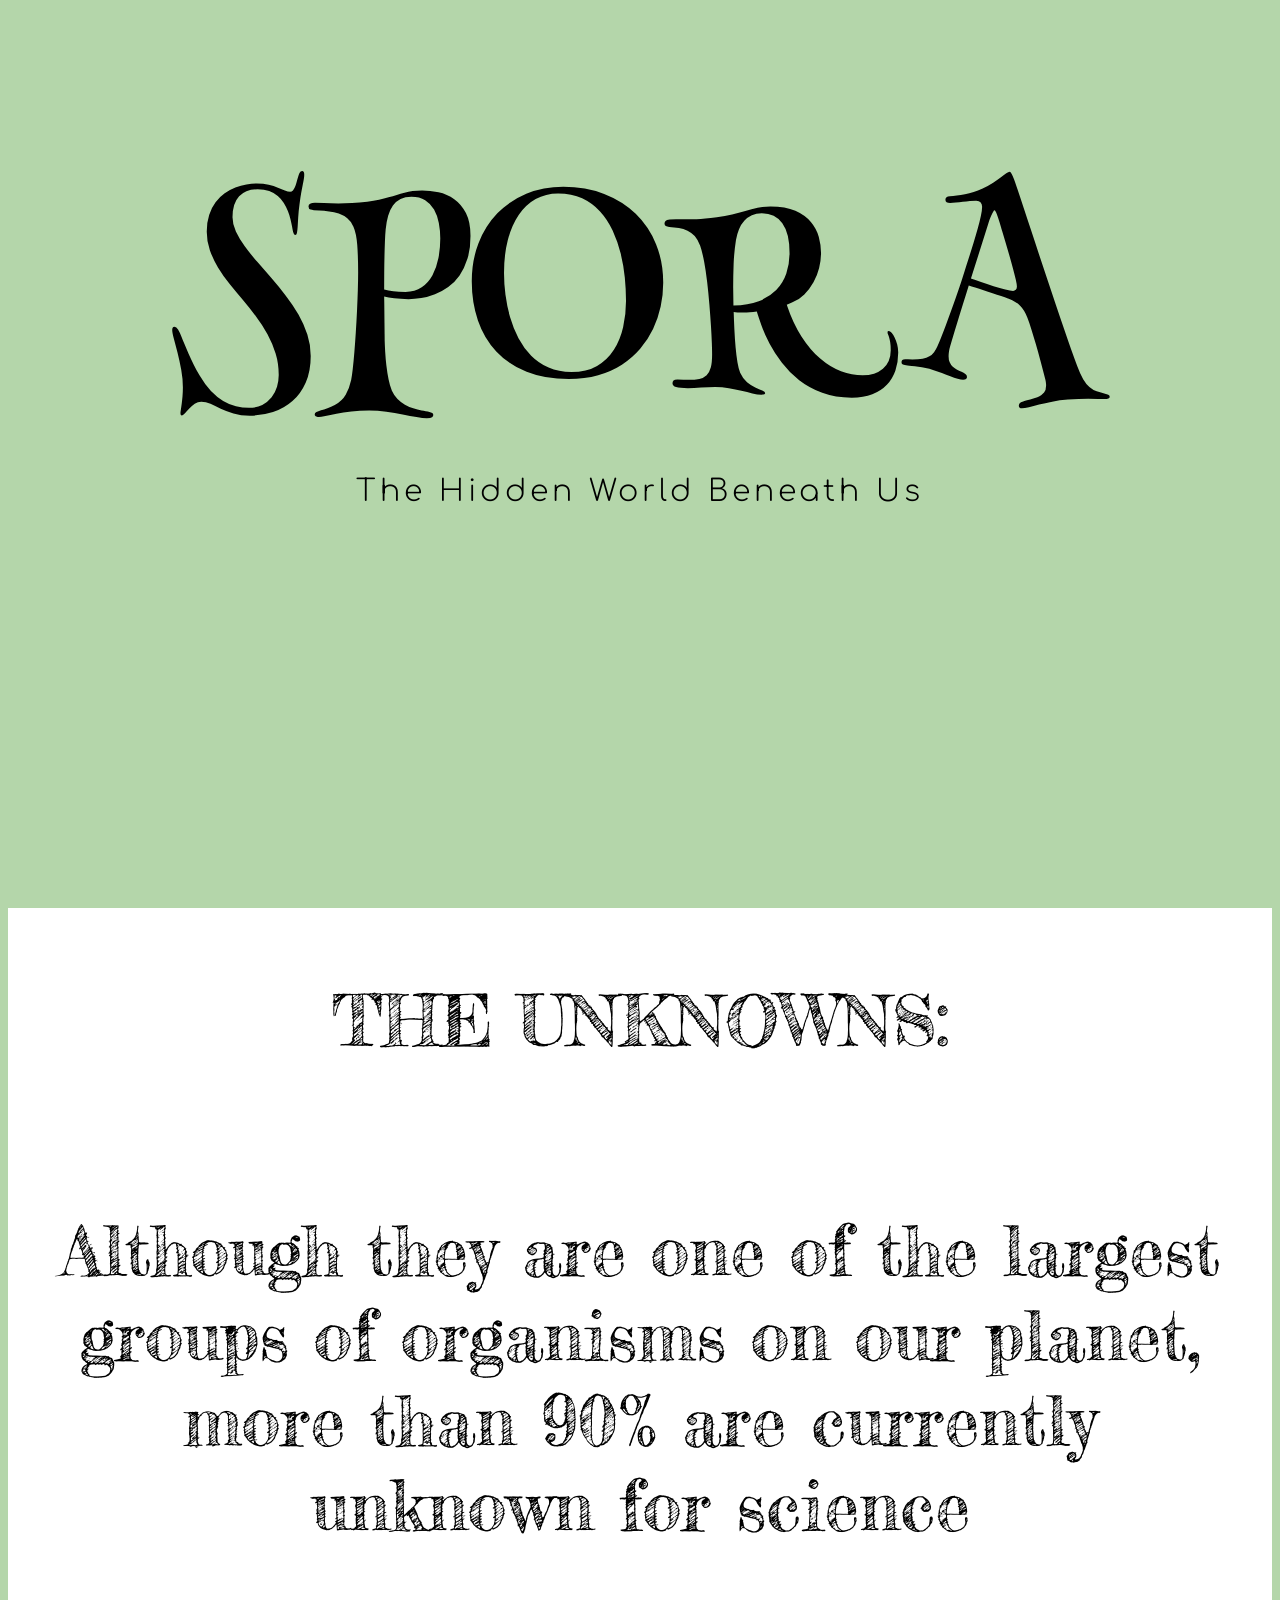
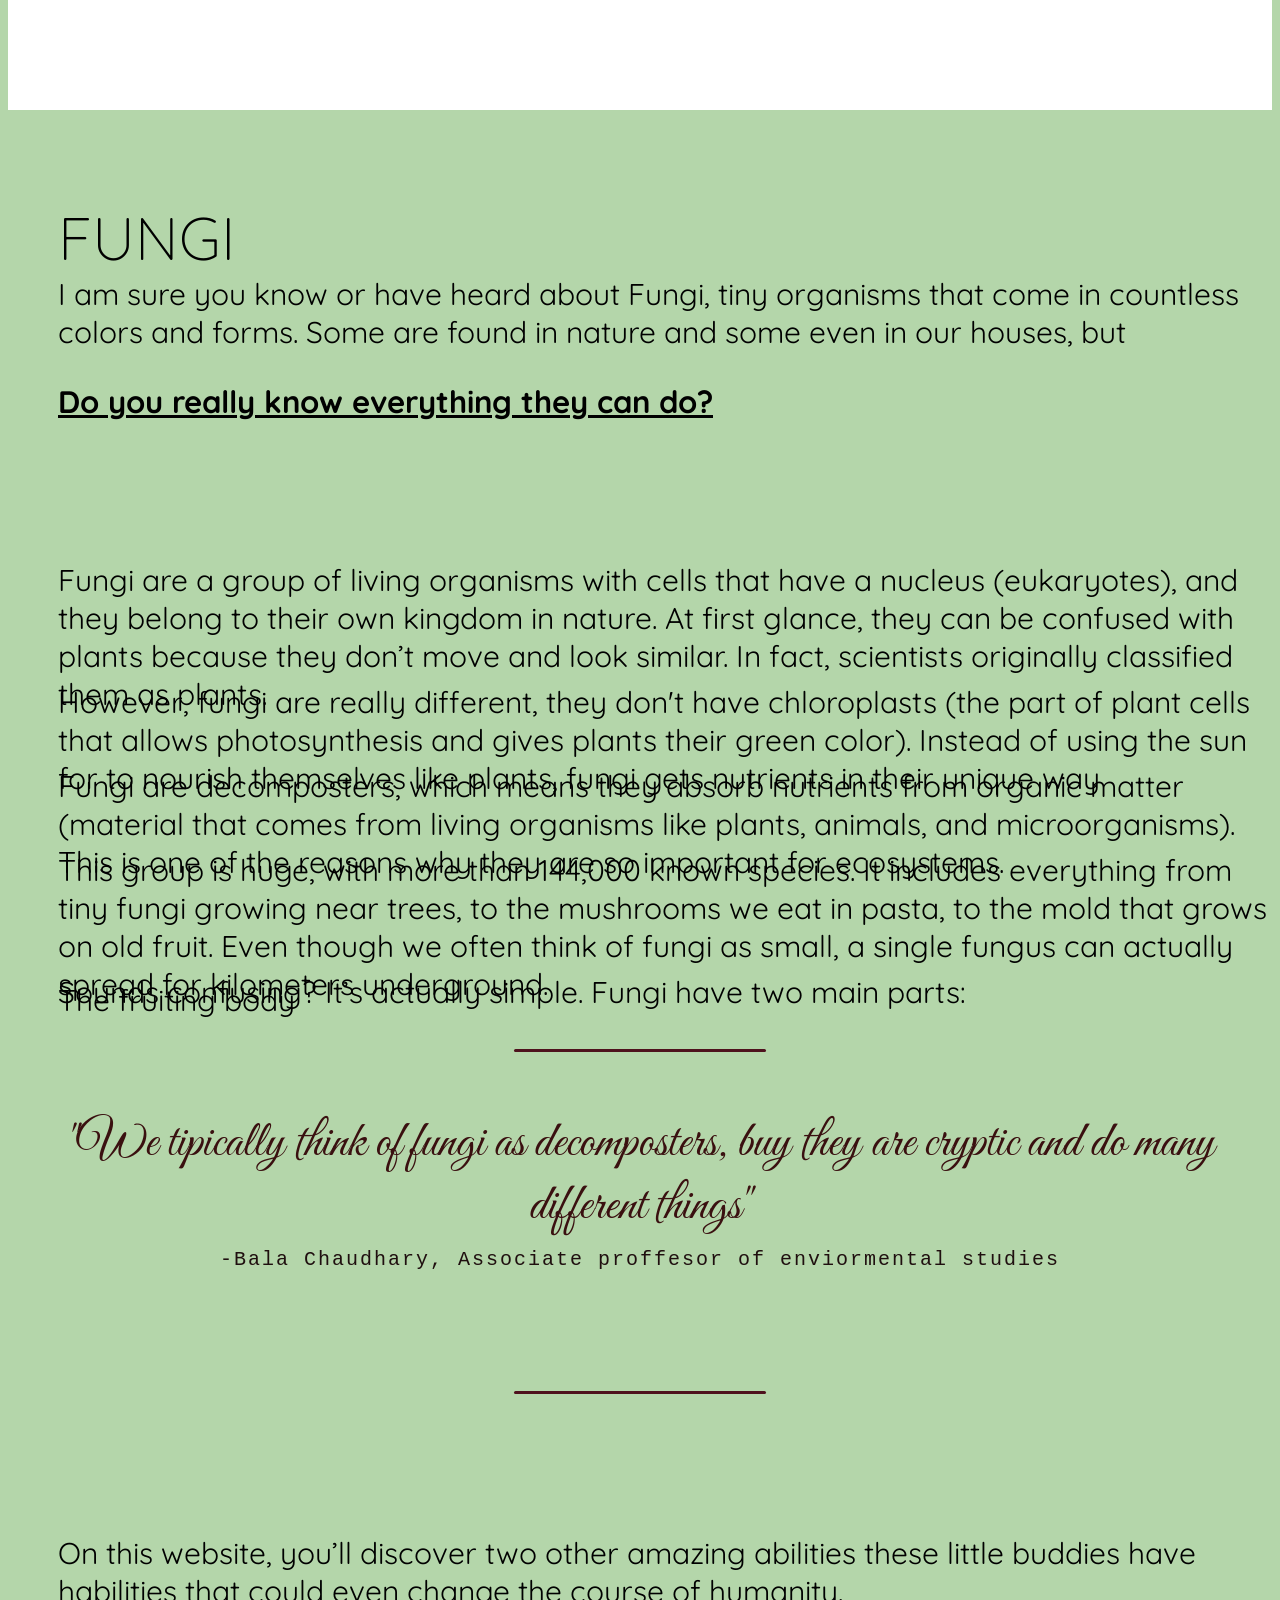
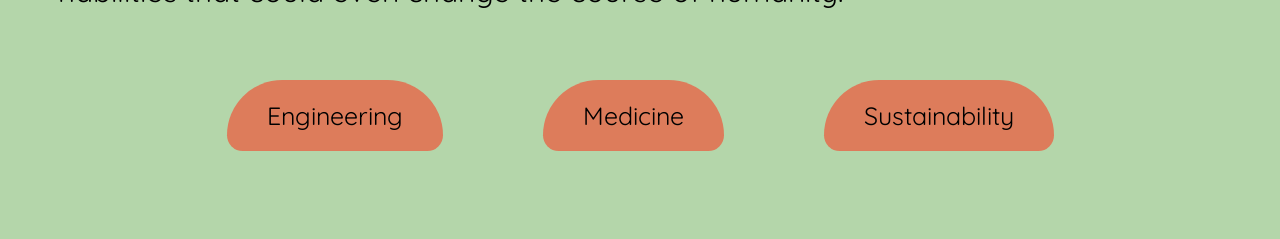
==== index.html @ bc93dde4 "new text" ====
<!DOCTYPE html>
<html lang="en">
    <head>
        <meta charset="UTF-8">
        <meta name="viewport" content="width=device-width, initial-scale=1.0" />
        <title>Spora</title>
        <link rel="stylesheet" href="style.css">
        <link href="https://fonts.googleapis.com/css2?family=Henny+Penny&display=swap" rel="stylesheet">
        <link href="https://fonts.googleapis.com/css2?family=Comfortaa:wght@300..700&family=Handlee&family=Mountains+of+Christmas:wght@400;700&display=swap" rel="stylesheet">
        <link href="https://fonts.googleapis.com/css2?family=Fredericka+the+Great&display=swap" rel="stylesheet">
        <link href="https://fonts.googleapis.com/css2?family=Quicksand:wght@300..700&display=swap" rel="stylesheet">
        <link href="https://fonts.googleapis.com/css2?family=Great+Vibes&display=swap" rel="stylesheet">

    </head>

    <body class="home-body">
        <h1 class="main-title">SPORA</h1>
        <h1 class="subtitle">The Hidden World Beneath Us</h1>
        <div class="container">
            <p class="paragraph1"> THE UNKNOWNS:</p>
            <p class="paragraph1">  Although they are one of the largest groups of organisms on our planet, more than 90% are currently unknown for science </p>
        </div>

        <h3>FUNGI</h3>
        <p class="text">I am sure you know or have heard about Fungi, tiny organisms that come in countless colors and forms. Some are found in nature and some even in our houses, but</p>
        <p class="key">Do you really know everything they can do?</p>
        <div class="space"></div>

        <p class="text">Fungi are a group of living organisms with cells that have a nucleus (eukaryotes), and they belong to their own kingdom in nature. At first glance, they can be confused with plants because they don’t move and look similar. In fact, scientists originally classified them as plants.</p>
        <p class="text">However, fungi are really different, they don't have chloroplasts (the part of plant cells that allows photosynthesis and gives plants their green color). Instead of using the sun for to nourish themselves like plants, fungi gets nutrients in their unique way</p>
        <p class="text">Fungi are decomposters, which means they absorb nutrients from organic matter (material that comes from living organisms like plants, animals, and microorganisms). This is one of the reasons why they are so important for ecosystems.</p>
        <p class="text">This group is huge, with more than 144,000 known species. It includes everything from tiny fungi growing near trees, to the mushrooms we eat in pasta, to the mold that grows on old fruit. Even though we often think of fungi as small, a single fungus can actually spread for kilometers underground.</p>
        <p class="text">Sounds confusing? It’s actually simple. Fungi have two main parts:</p>
        <p class="text">The fruiting body</p>
        <div class="divider"></div>

        <div class="quotes">
        <p id="quote">"We tipically think of fungi as decomposters, buy they are cryptic and do many different things"</p>
        <p id="quotepp"> -Bala Chaudhary, Associate proffesor of enviormental studies</p>
        </div>
        <div class="divider"></div>
        
        <div class="space"></div>
        <p class="text">On this website, you’ll discover two other amazing abilities these little buddies have habilities that could even change the course of humanity.</p>
        <div class="buttons_container">
            <a href="engineering.html" class="btn">Engineering</a>
            <a href="medicine.html" class="btn">Medicine</a>
            <a href="sustainability.html" class="btn">Sustainability</a>
        </div>



        
        </div>
    </body>
</html>
---- style.css ----
.home-body {
    background-color: rgb(180, 214, 170);
    background-size: cover;
}

.main-title {
    font-family: "Henny Penny", system-ui;
    font-weight: 400;
    font-size: 260px;
    text-align: center;
    margin-top: 20px;
    padding-top: 70px;
    transition: transform 0.8s ease;
}

.main-title:hover {
    transform: translateX(30px);
}

.subtitle {
    font-family: "Comfortaa", sans-serif;
    font-weight: 300;
    font-size: 30px;
    letter-spacing: 4px;
    text-align: center;
    margin-top: -250px;
    margin-bottom: 400px;
}

.container {
    display: flex;
    flex-direction: column;
    justify-content: center;
    justify-items: center;
    width: 100%;
    background-color: white;
    padding-bottom: 87px;
}

.paragraph1 {
    font-family: "Fredericka the Great", serif;
    padding-bottom: 5px;
    padding-left: 30px;
    padding-right: 30px;
    font-size: 70px;
    text-align: center;
    transition: transform 0.3s ease;
}

.paragraph1:hover {
    transform: translateY(-15px);
}

h3 {
    font-family: "Quicksand", sans-serif;
    font-size: 60px;
    font-weight: 300;
    text-align: left;
    padding-top: 30px;
    padding-left: 50px;
    transition: transform 0.8s ease;
}

h3:hover {
    transform: translateY(-20px);
}

.text {
    padding-left: 50px;
    text-align: left;
    font-family: "Quicksand", sans-serif;
    font-size: 30px;
    margin-top: -60px;
}

.key {
    padding-left: 50px;
    text-align: left;
    font-family: "Quicksand", sans-serif;
    font-size: 31px;
    font-weight: 700;
    text-decoration: underline;
    transition: transform 0.8s ease;
}

.key:hover {
    transform: translateY(-15px);
}

.divider {
  width: 20%;
  height: 3px;
  background-color: #4e121d;
  margin-top: 40px;
  margin: 20px auto;
  border-radius: 30px;
}

.buttons_container {
    padding-top: 40px;
    padding-bottom: 80px;
    display: flex;
    justify-content: center;
    align-items: center;
    gap: 100px;
}

.btn {
    display: inline-block;
    font-family: "Quicksand", sans-serif;
    font-size: 25px;
    font-weight: 400;
    background-color: #f05539b0;
    color: #000000;
    border-top-left-radius: 70px;
    border-top-right-radius: 70px;
    border-bottom-left-radius: 20px;
    border-bottom-right-radius: 20px;
    cursor: pointer;
    padding: 20px 40px;  
    text-decoration: none; 
    transition: transform 0.3s ease, background-color 0.3s ease, box-shadow 0.3s ease;
}

.btn:hover {
    background-color: #fa9f8fb0;
    transform: scale(1.05); 
    box-shadow: 0 4px 6px #3a3838;
}

#quote {
    text-align: center;
    font-family: "Great Vibes", cursive;
    font-weight: 400;
    font-size: 50px;
    margin-top: 60px;
    color: #3a1010;
}

#quotepp {
    font-family: 'Courier New', Courier, monospace;
    margin-top: -40px;
    font-size: 20px;
    font-weight: 300;
    text-align: center;
    letter-spacing: 2px;
    color: #1f0f0f;
    margin-bottom: 120px;
}

.body-eng {
    background-color: rgb(183, 140, 109);
    width: 100%;
}

.body-med {
    background-color: rgb(138, 91, 87);
    width: 100%;
}

.body-sus {
    background-color: rgba(146, 91, 101, 0.785);
    width: 100%;
}

.text1 {
    padding-left: 50px;
    text-align: left;
    font-family: "Quicksand", sans-serif;
    font-size: 30px;
    margin-bottom: 15px;
    padding-right: 50px;
    padding-left: 50px;
}

#title-experiment {
    font-weight: 700;
    color: #3a1010;
}

.space {
    margin-bottom: 200px;
}

#title-penicilin {
    font-weight: 700;
    color: #500202;
}

#divider1 {
  width: 15%;
  height: 5px;
  background-color: #550211;
  margin-top: -40px;
  margin: 20px auto;
  border-radius: 30px;
  transition: transform 0.5s ease;
}

#divider1:hover {
    transform: translateY(-15px);
}

#divider2 {
  width: 15%;
  height: 5px;
  background-color: #4a250f;
  margin-top: -40px;
  margin: 20px auto;
  border-radius: 30px;
  transition: transform 0.5s ease; 
}

#divider2:hover {
    transform: translateY(-15px);
}

#divider3 {
  width: 15%;
  height: 5px;
  background-color: rgba(94, 47, 56, 0.785);
  margin-top: -40px;
  margin: 20px auto;
  border-radius: 30px;
  transition: transform 0.5s ease; 
}

#divider3:hover {
    transform: translateY(-15px);
}

#sus-title {
    font-family: "Henny Penny", system-ui;
    font-weight: 400;
    font-size: 220px;
    text-align: center;
    margin-top: 20px;
    padding-top: 70px;
    transition: transform 0.8s ease;
}

#sus-title {
    transform: translateX(30px);
}

.quotes{
    transition: transform 0.3s ease;

}

.quotes:hover {
    transform: scale(1.05); 
}
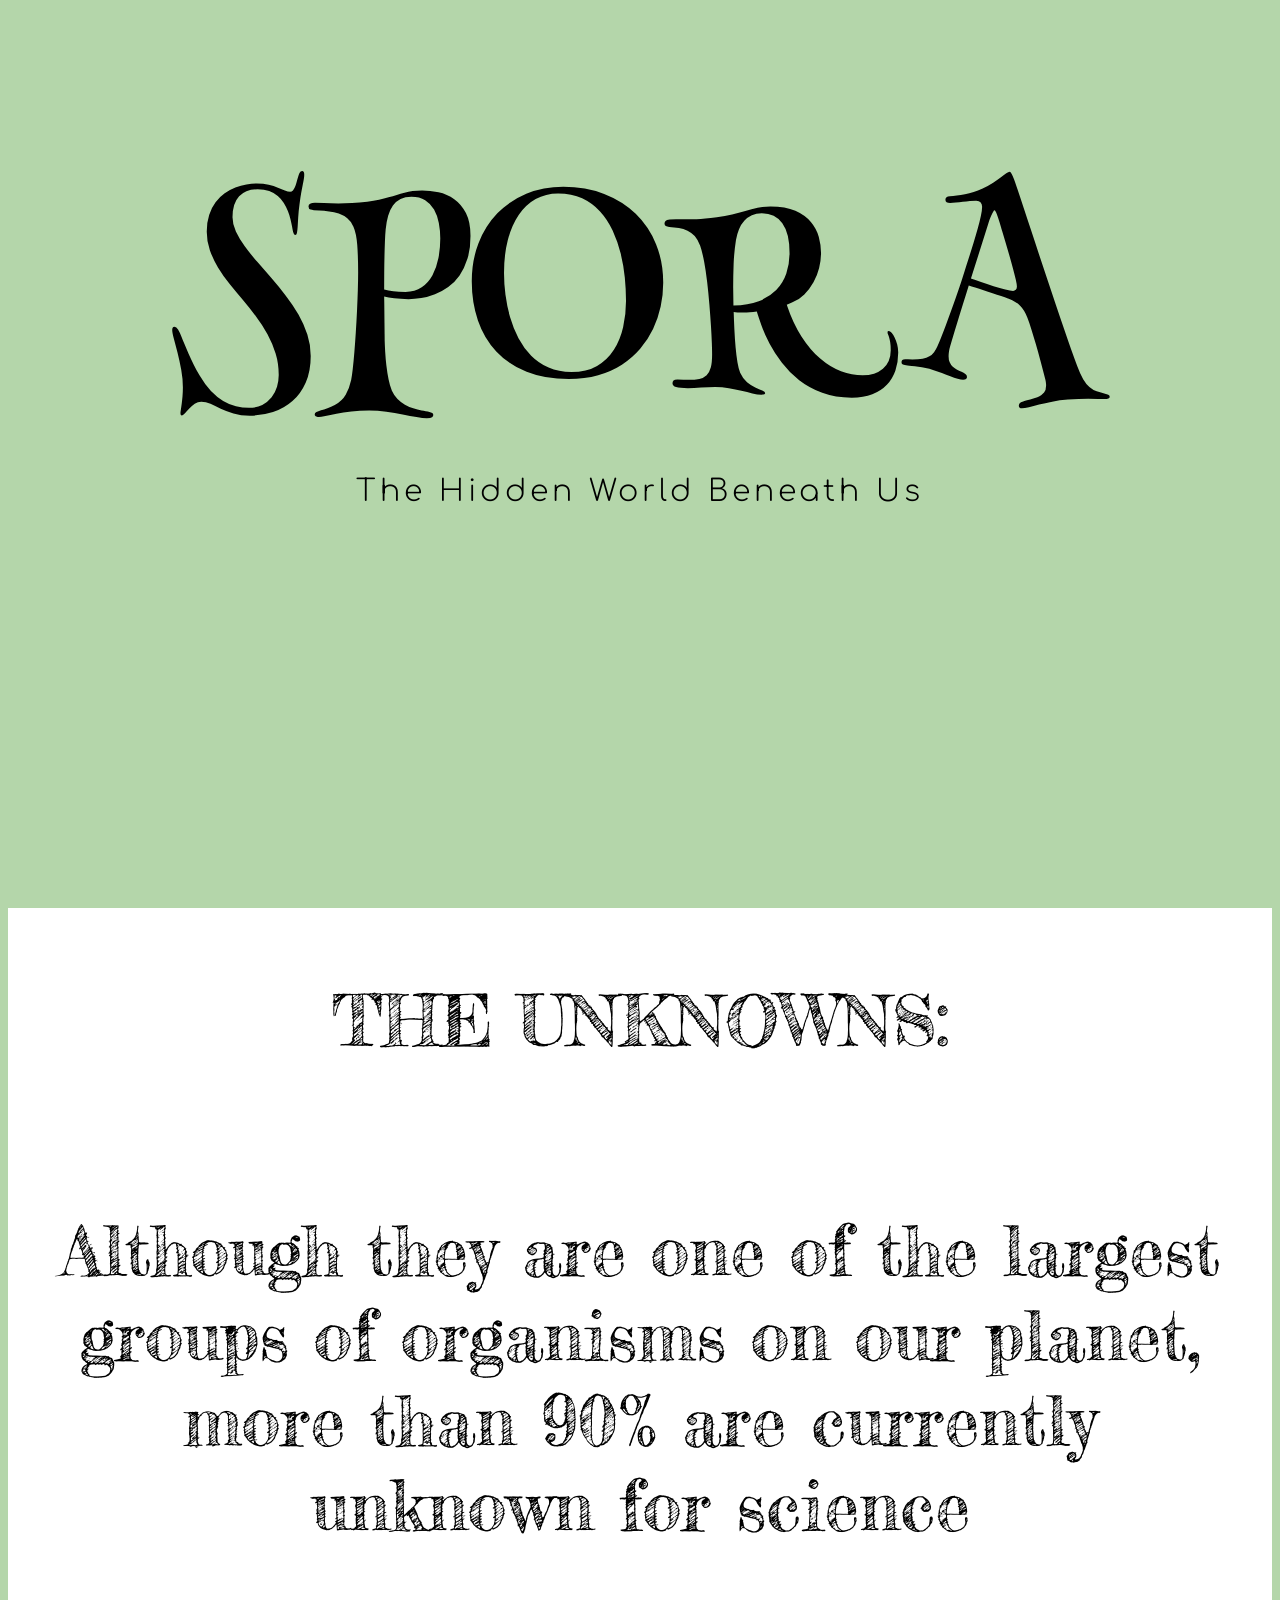
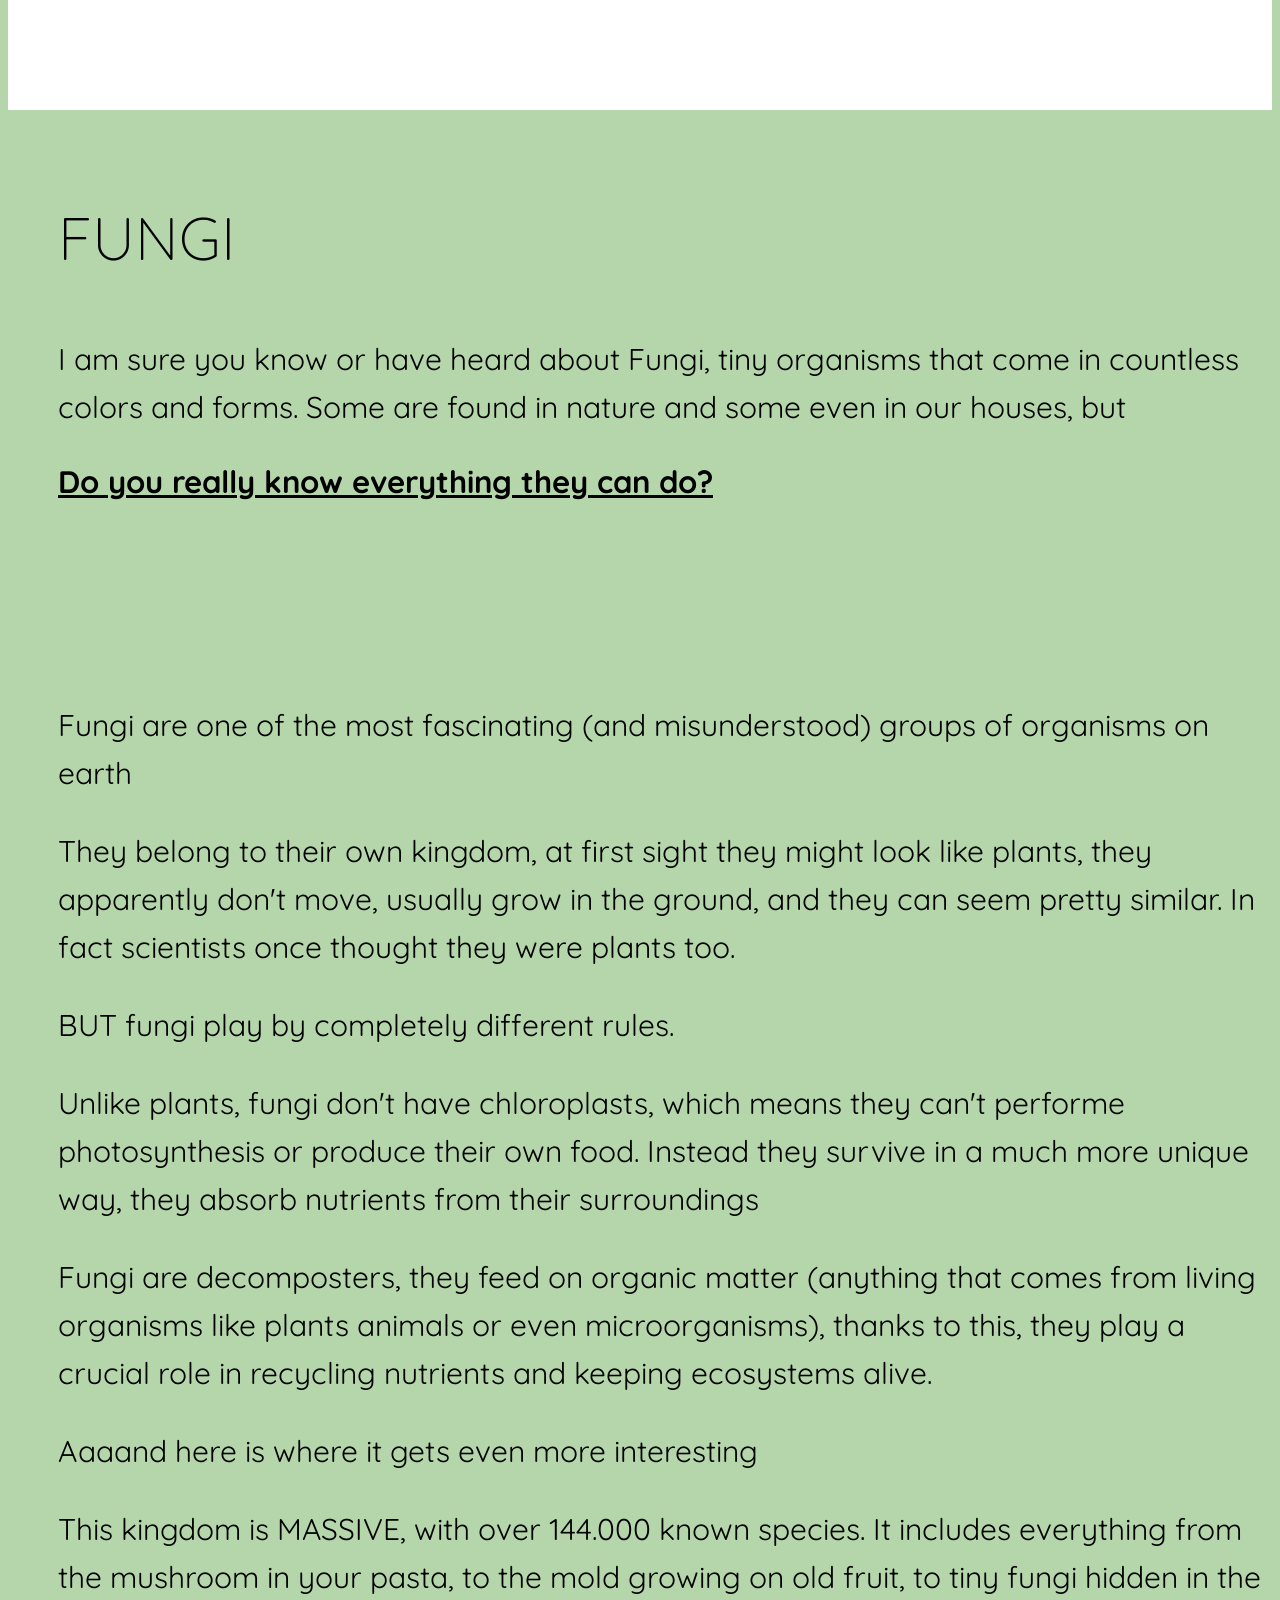
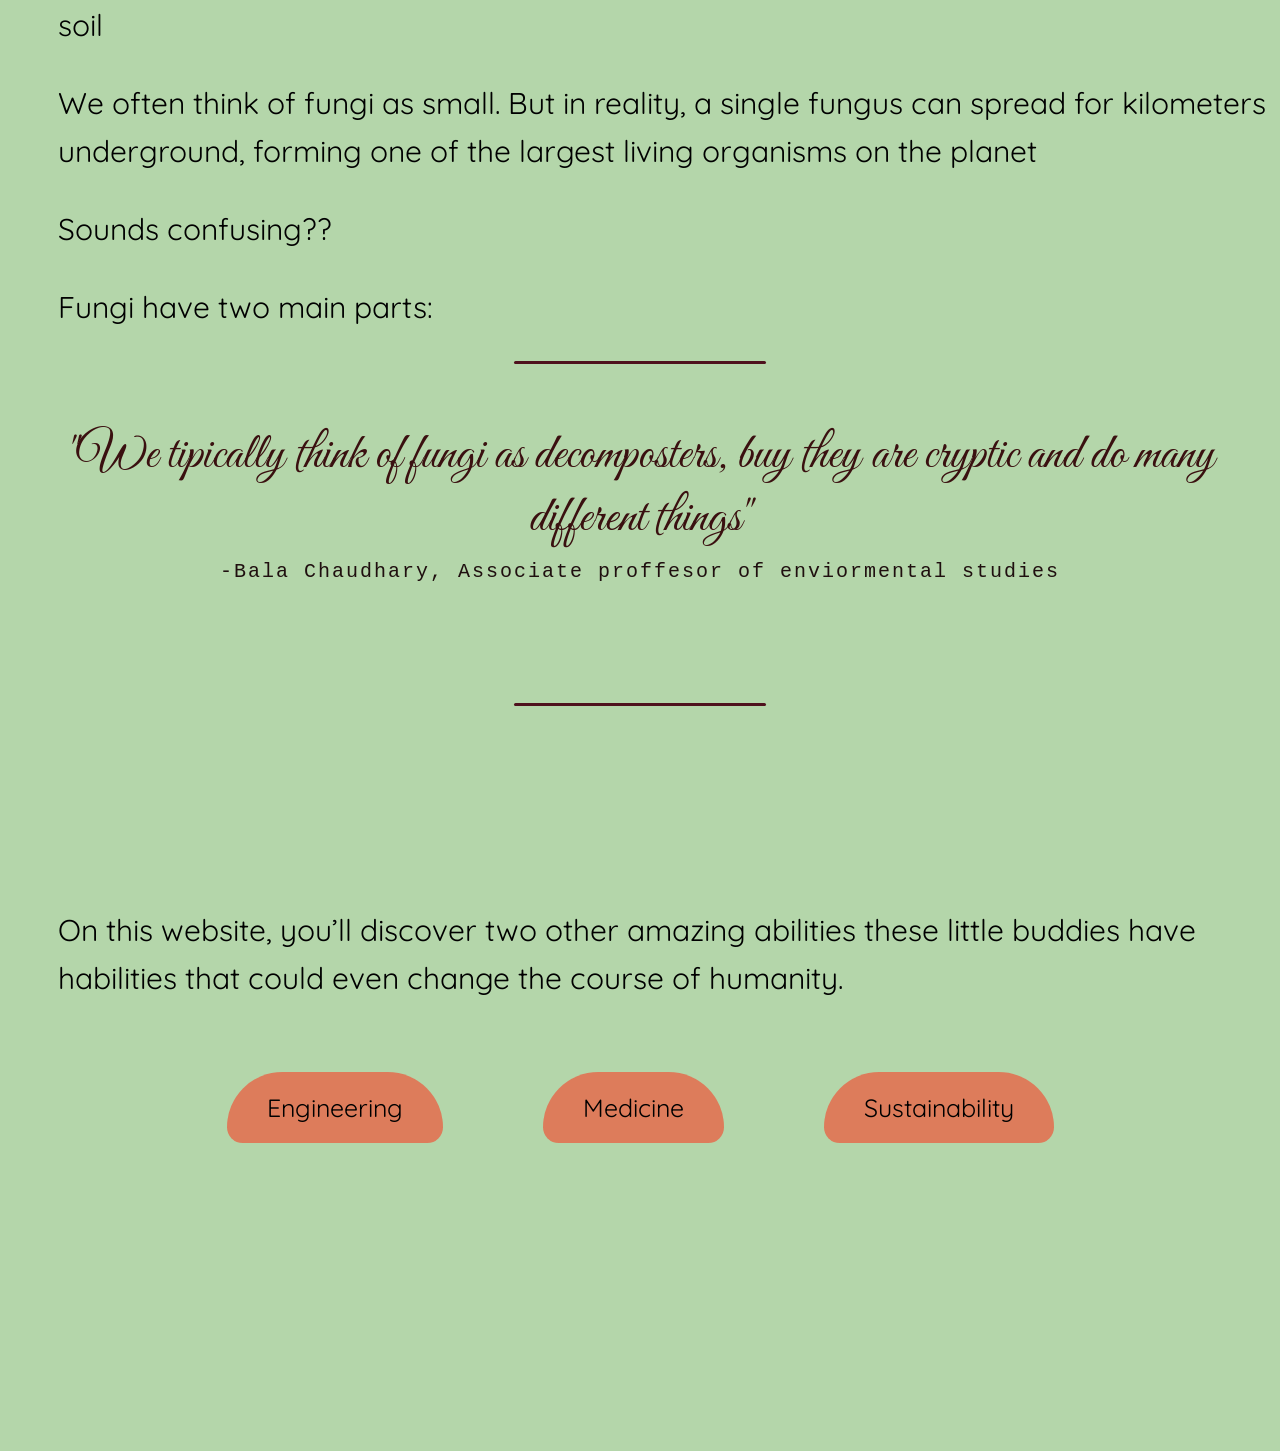
==== commit ca650334: "new text for context" ====
--- a/index.html
+++ b/index.html
@@ -26,12 +26,18 @@
         <p class="key">Do you really know everything they can do?</p>
         <div class="space"></div>
 
-        <p class="text">Fungi are a group of living organisms with cells that have a nucleus (eukaryotes), and they belong to their own kingdom in nature. At first glance, they can be confused with plants because they don’t move and look similar. In fact, scientists originally classified them as plants.</p>
-        <p class="text">However, fungi are really different, they don't have chloroplasts (the part of plant cells that allows photosynthesis and gives plants their green color). Instead of using the sun for to nourish themselves like plants, fungi gets nutrients in their unique way</p>
-        <p class="text">Fungi are decomposters, which means they absorb nutrients from organic matter (material that comes from living organisms like plants, animals, and microorganisms). This is one of the reasons why they are so important for ecosystems.</p>
-        <p class="text">This group is huge, with more than 144,000 known species. It includes everything from tiny fungi growing near trees, to the mushrooms we eat in pasta, to the mold that grows on old fruit. Even though we often think of fungi as small, a single fungus can actually spread for kilometers underground.</p>
-        <p class="text">Sounds confusing? It’s actually simple. Fungi have two main parts:</p>
-        <p class="text">The fruiting body</p>
+        <p class="text">Fungi are one of the most fascinating (and misunderstood) groups of organisms on earth</p>
+        <p class="text">They belong to their own kingdom, at first sight they might look like plants, they apparently don't move, usually grow in the ground, and they can seem pretty similar. In fact scientists once thought they were plants too.</p>
+        <p class="text">BUT fungi play by completely different rules.</p>
+        <p class="text">Unlike plants, fungi don't have chloroplasts, which means they can't performe photosynthesis or produce their own food. Instead they survive in a much more unique way, they absorb nutrients from their surroundings</p>
+        <p class="text">Fungi are decomposters, they feed on organic matter (anything that comes from living organisms like plants animals or even microorganisms), thanks to this, they play a crucial role in recycling nutrients and keeping ecosystems alive. </p>
+        <p class="text">Aaaand here is where it gets even more interesting</p>
+        <p class="text">This kingdom is MASSIVE, with over 144.000 known species. It includes everything from the mushroom in your pasta, to the mold growing on old fruit, to tiny fungi hidden in the soil</p>
+        <p class="text">We often think  of fungi as small. But in reality, a single fungus can spread for kilometers underground, forming one of the largest living organisms on the planet</p>
+        <p class="text">Sounds confusing??</p>
+        <p class="text">Fungi have two main parts:</p>
+        
+
         <div class="divider"></div>
 
         <div class="quotes">
--- a/style.css
+++ b/style.css
@@ -70,7 +70,7 @@
     text-align: left;
     font-family: "Quicksand", sans-serif;
     font-size: 30px;
-    margin-top: -60px;
+    line-height: 1.6;
 }
 
 .key {
@@ -98,7 +98,7 @@
 
 .buttons_container {
     padding-top: 40px;
-    padding-bottom: 80px;
+    padding-bottom: 300px;
     display: flex;
     justify-content: center;
     align-items: center;
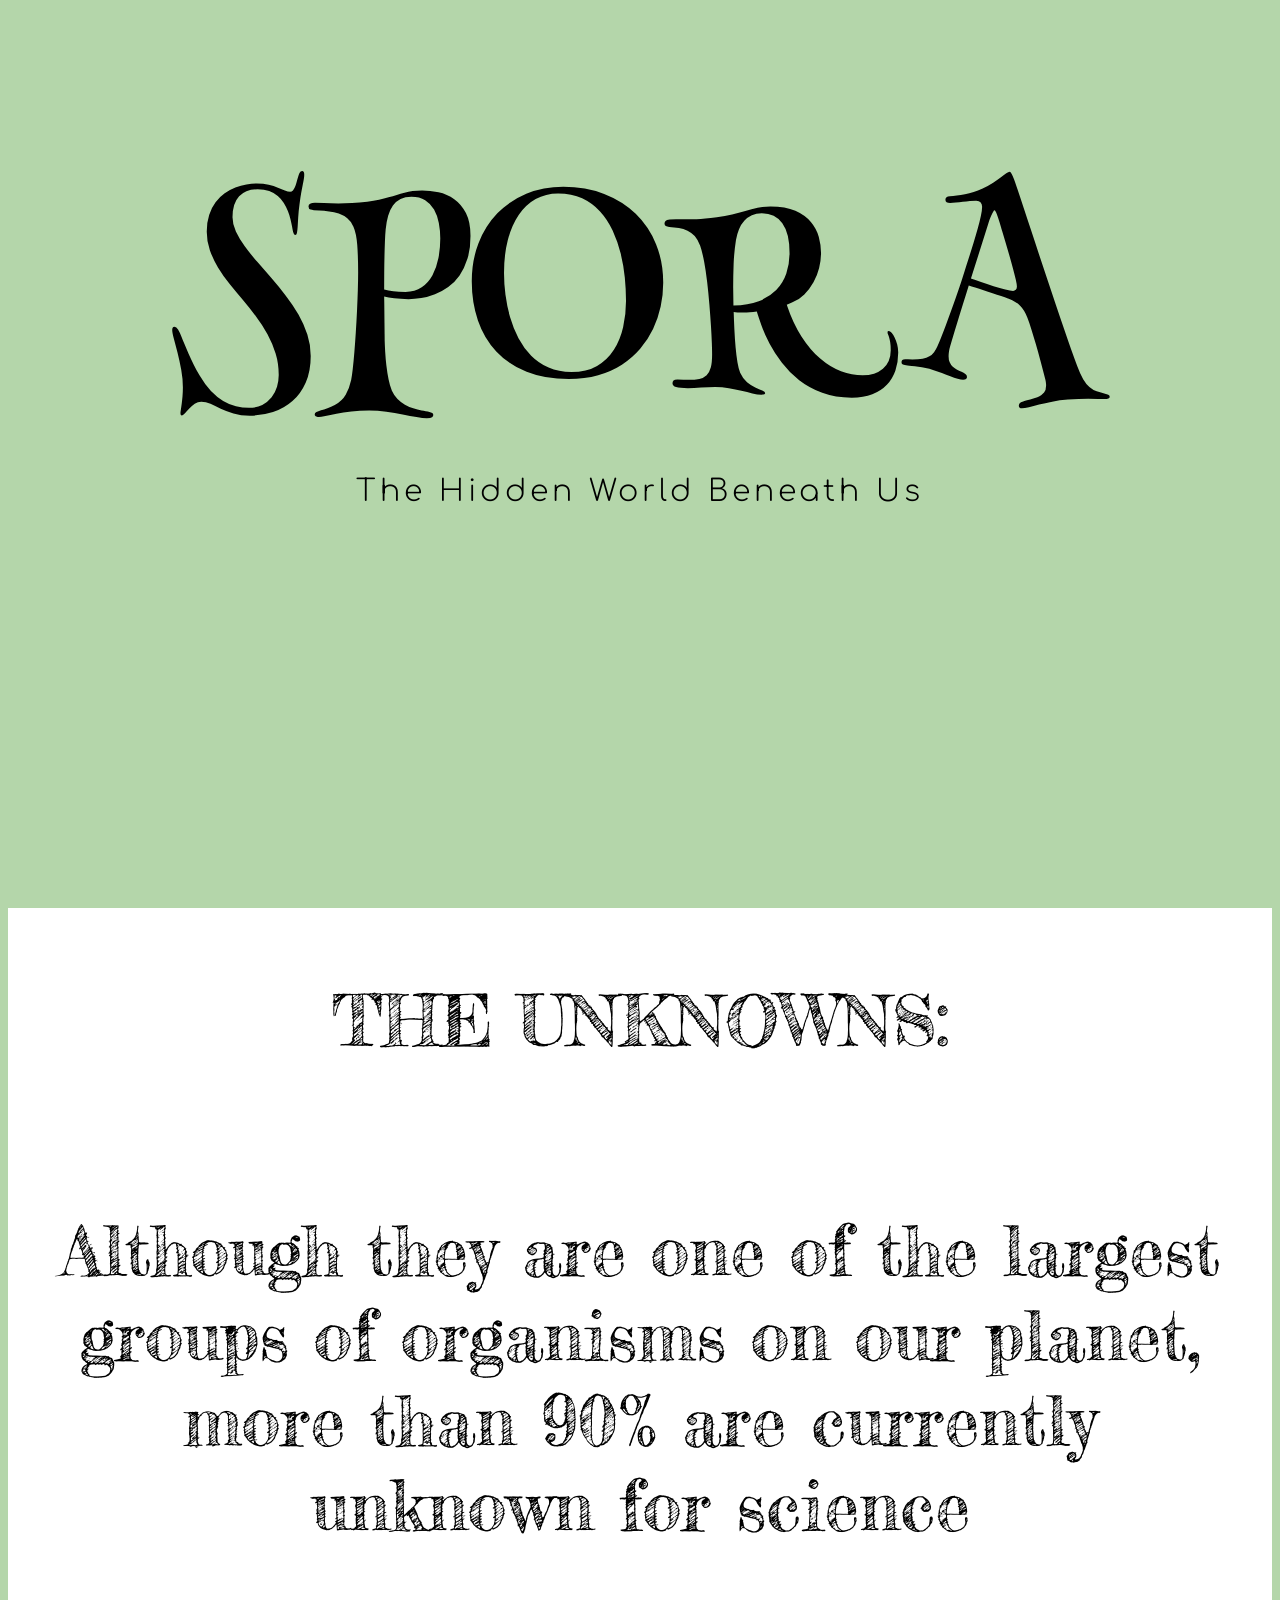
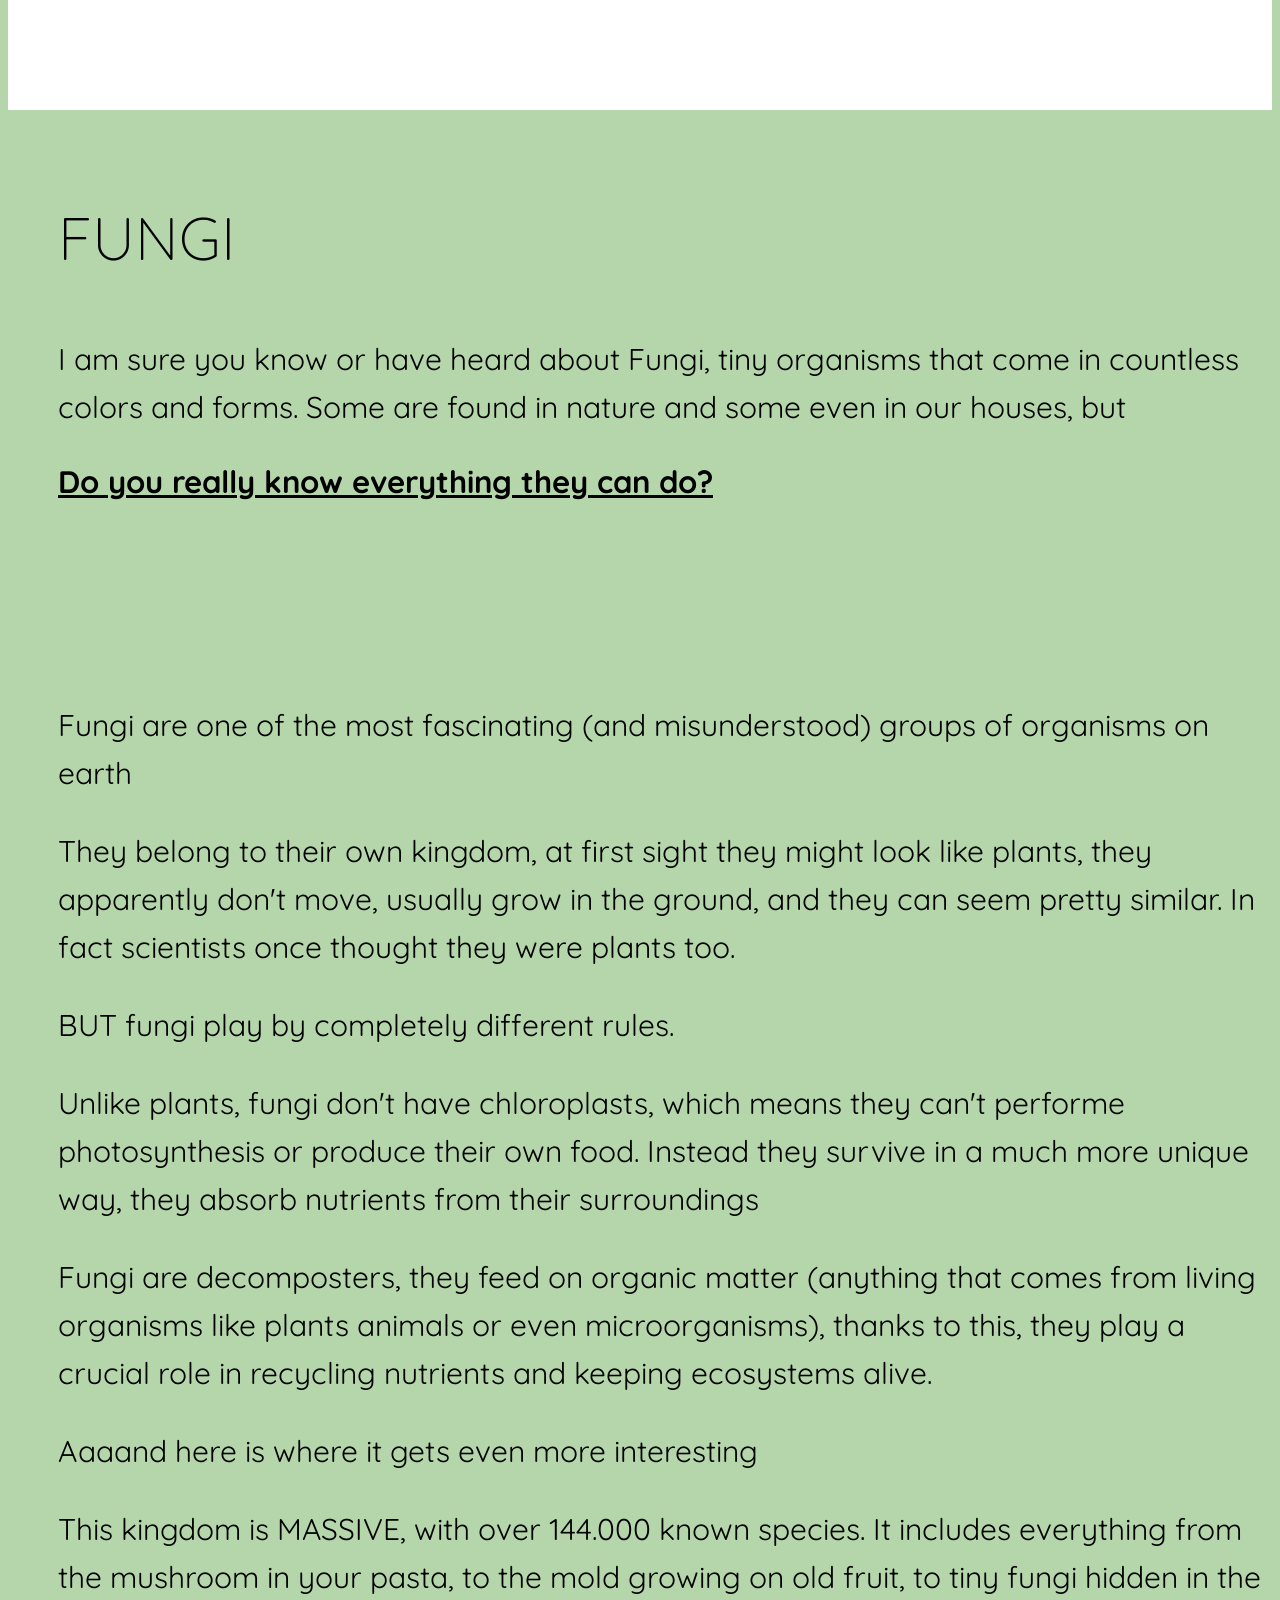
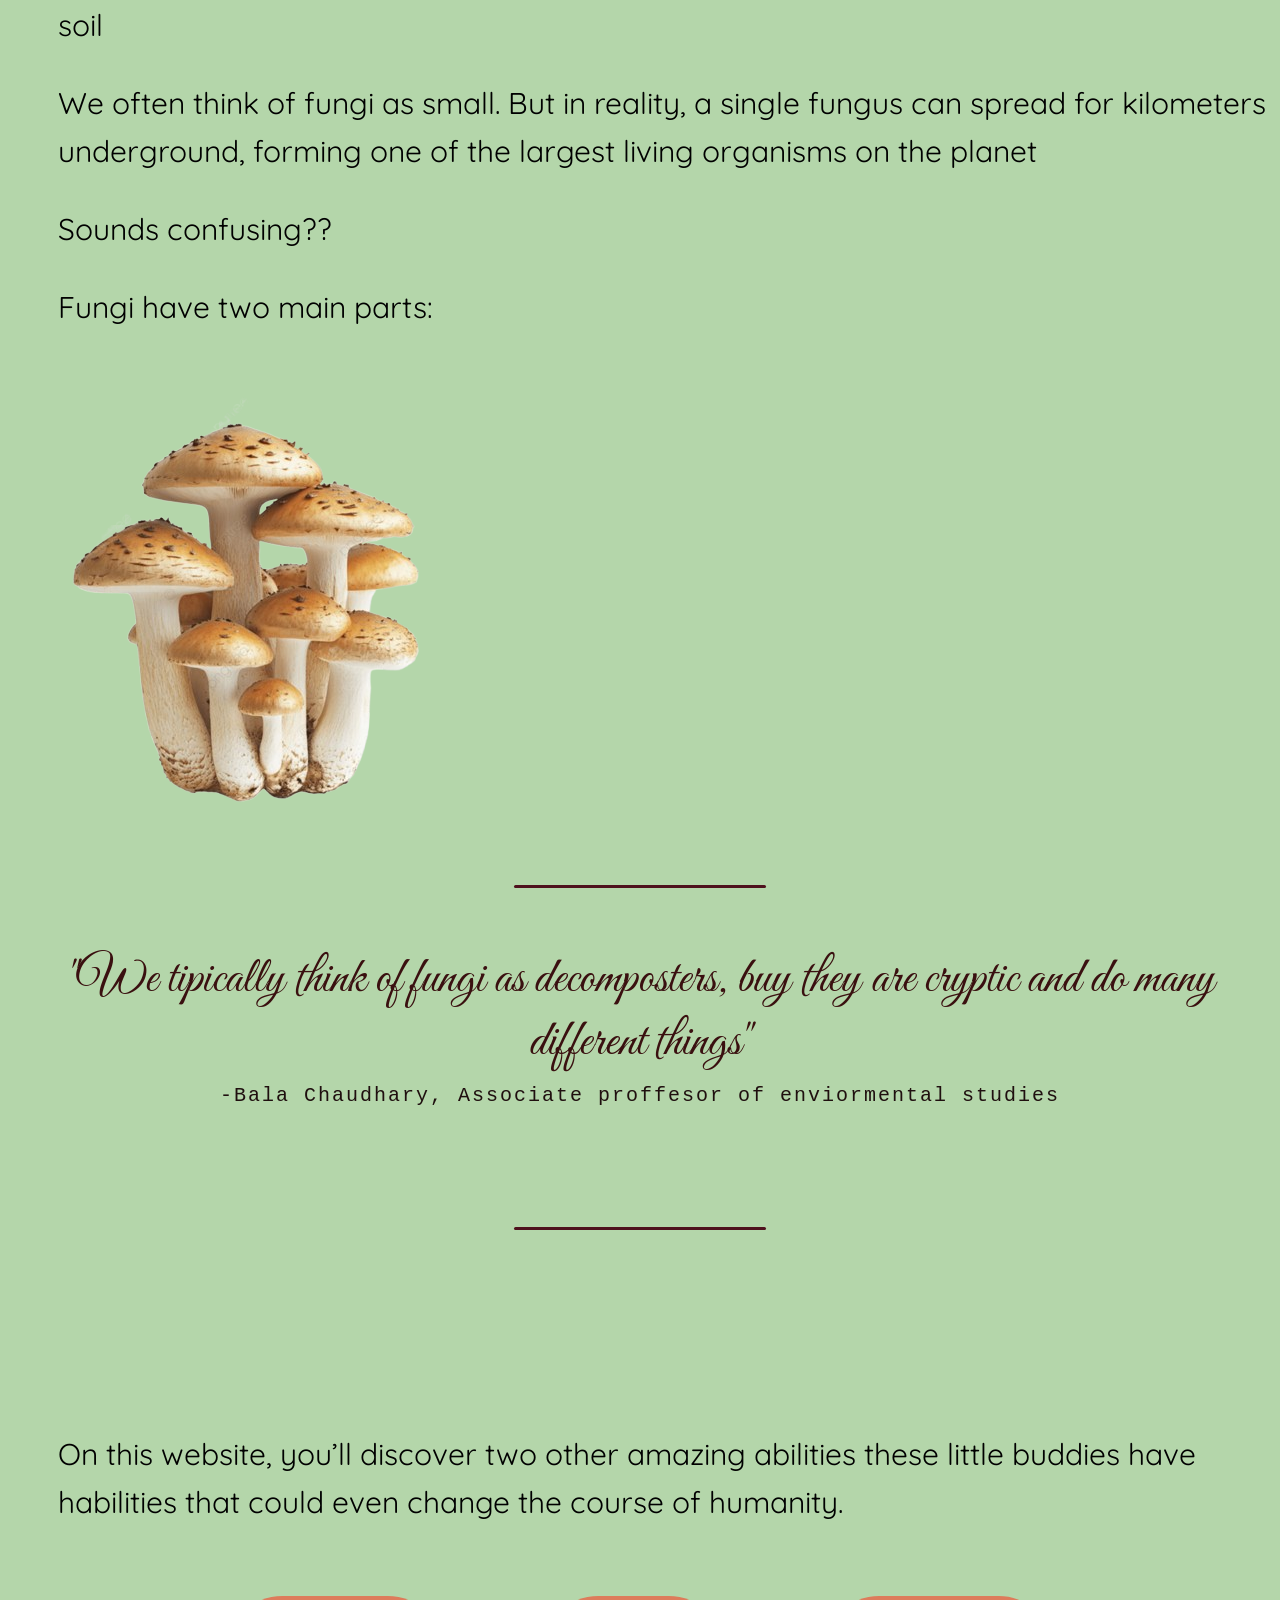
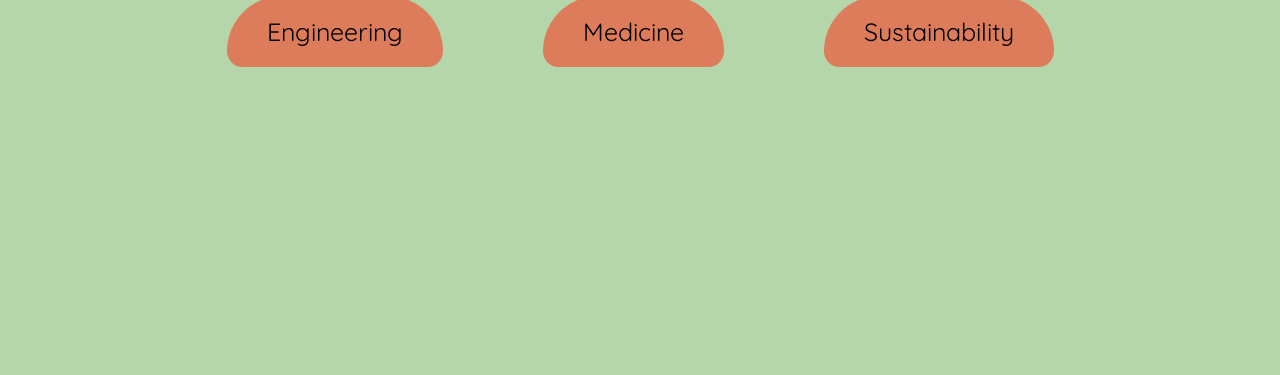
==== commit 02b7df14: "image" ====
--- a/index.html
+++ b/index.html
@@ -36,7 +36,7 @@
         <p class="text">We often think  of fungi as small. But in reality, a single fungus can spread for kilometers underground, forming one of the largest living organisms on the planet</p>
         <p class="text">Sounds confusing??</p>
         <p class="text">Fungi have two main parts:</p>
-        
+        <img src="hongo-removebg-preview.png">
 
         <div class="divider"></div>
 
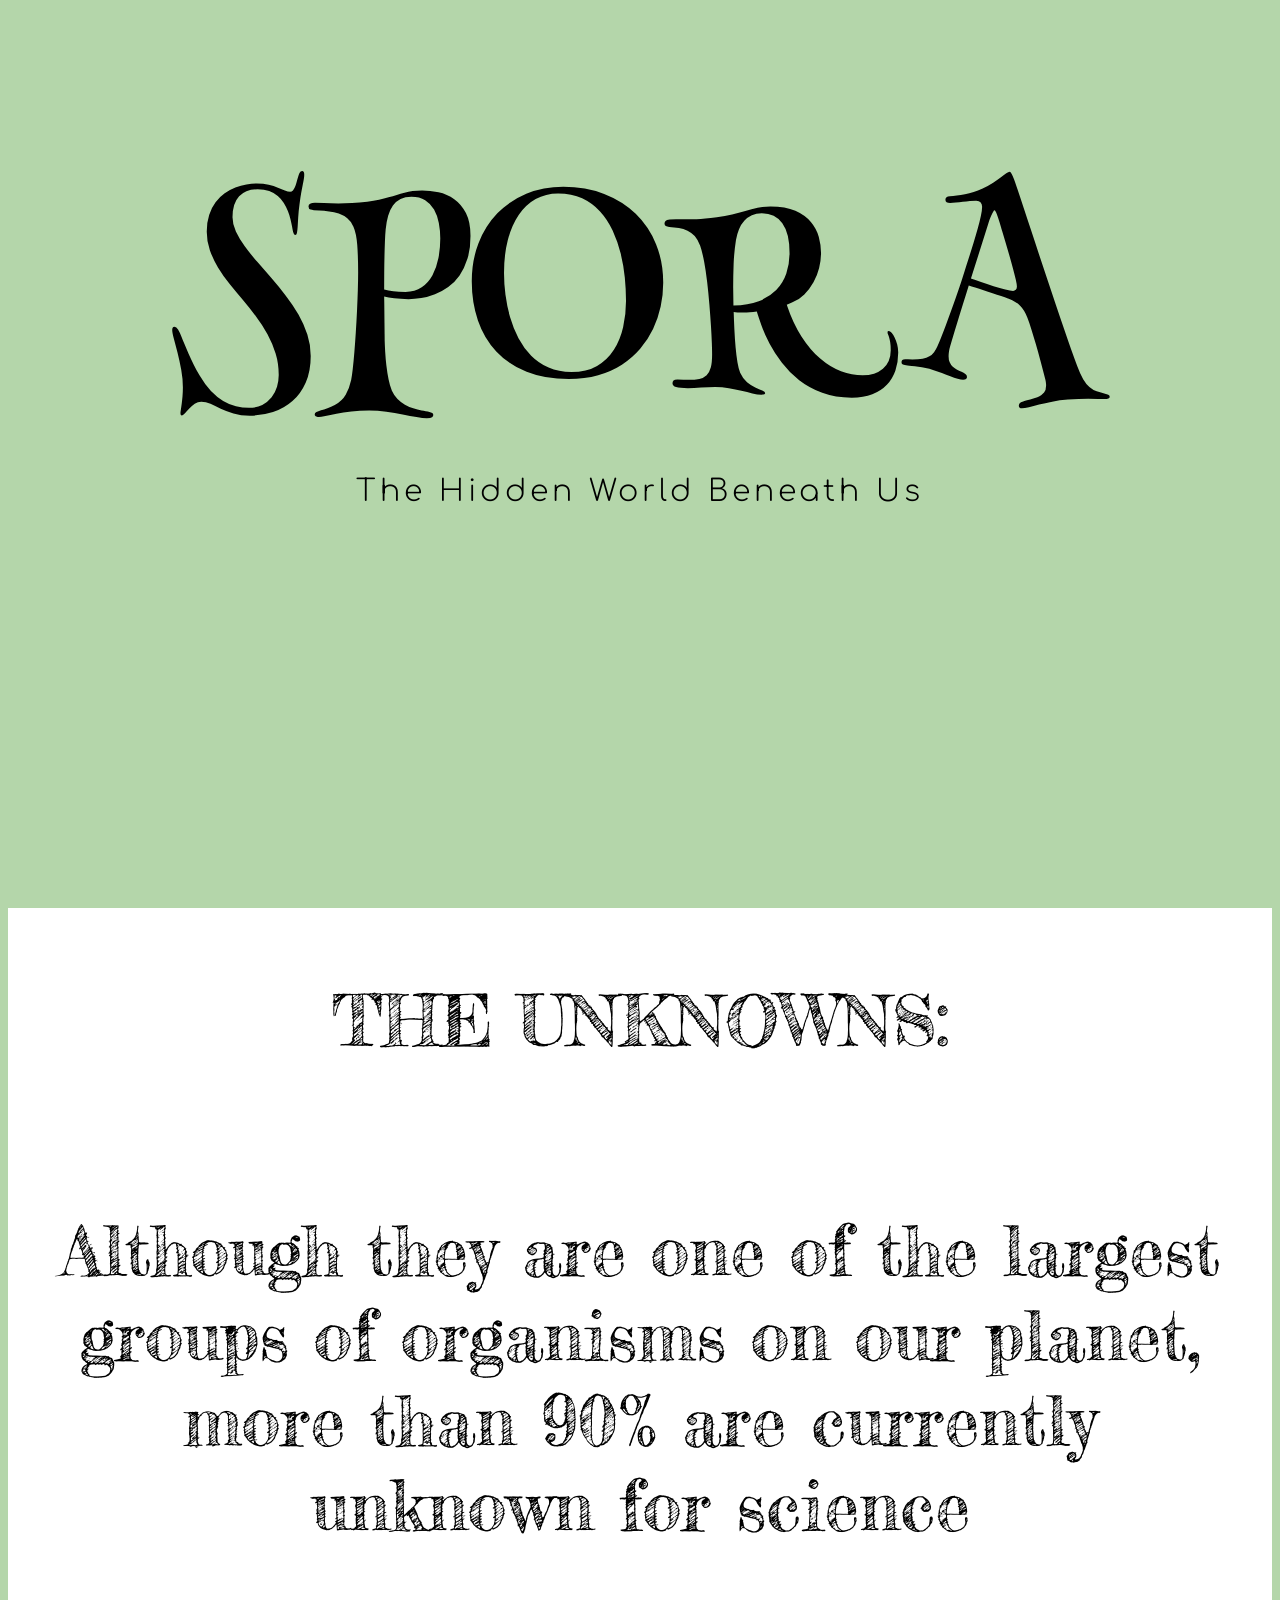
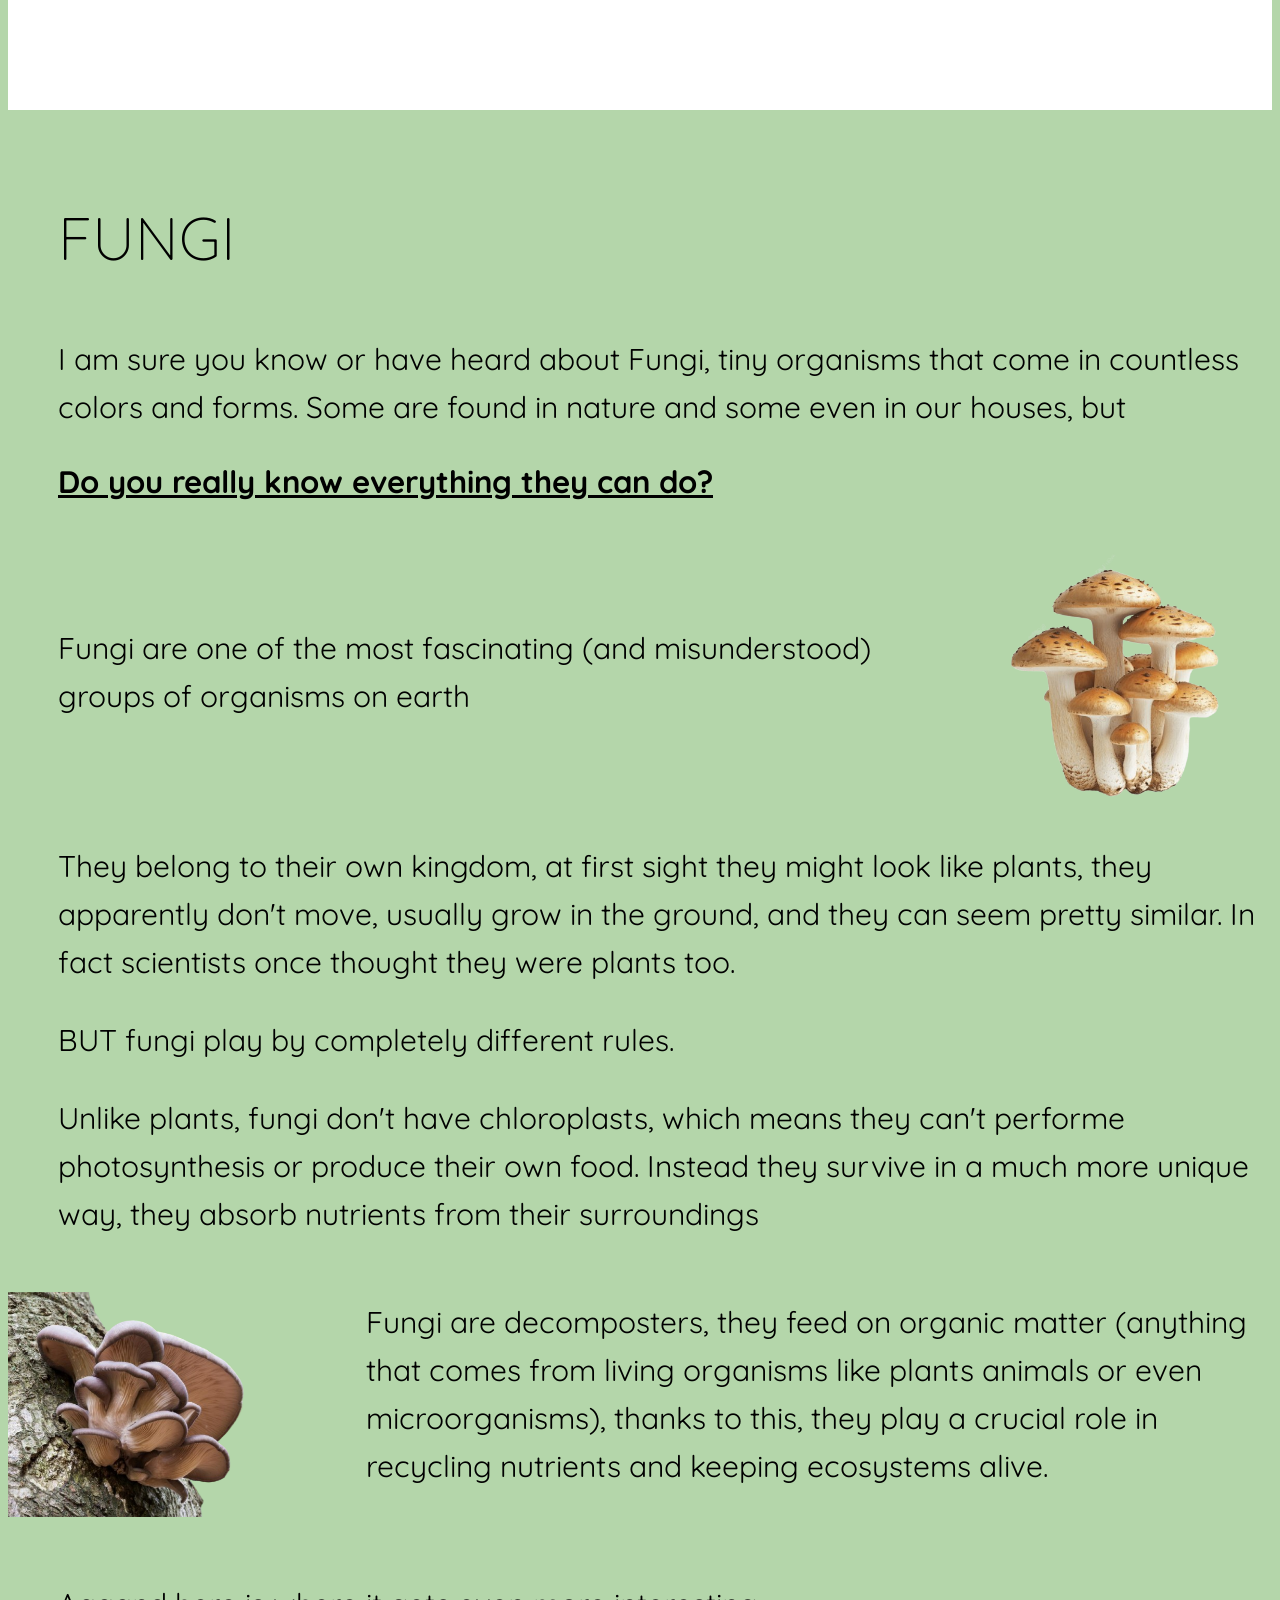
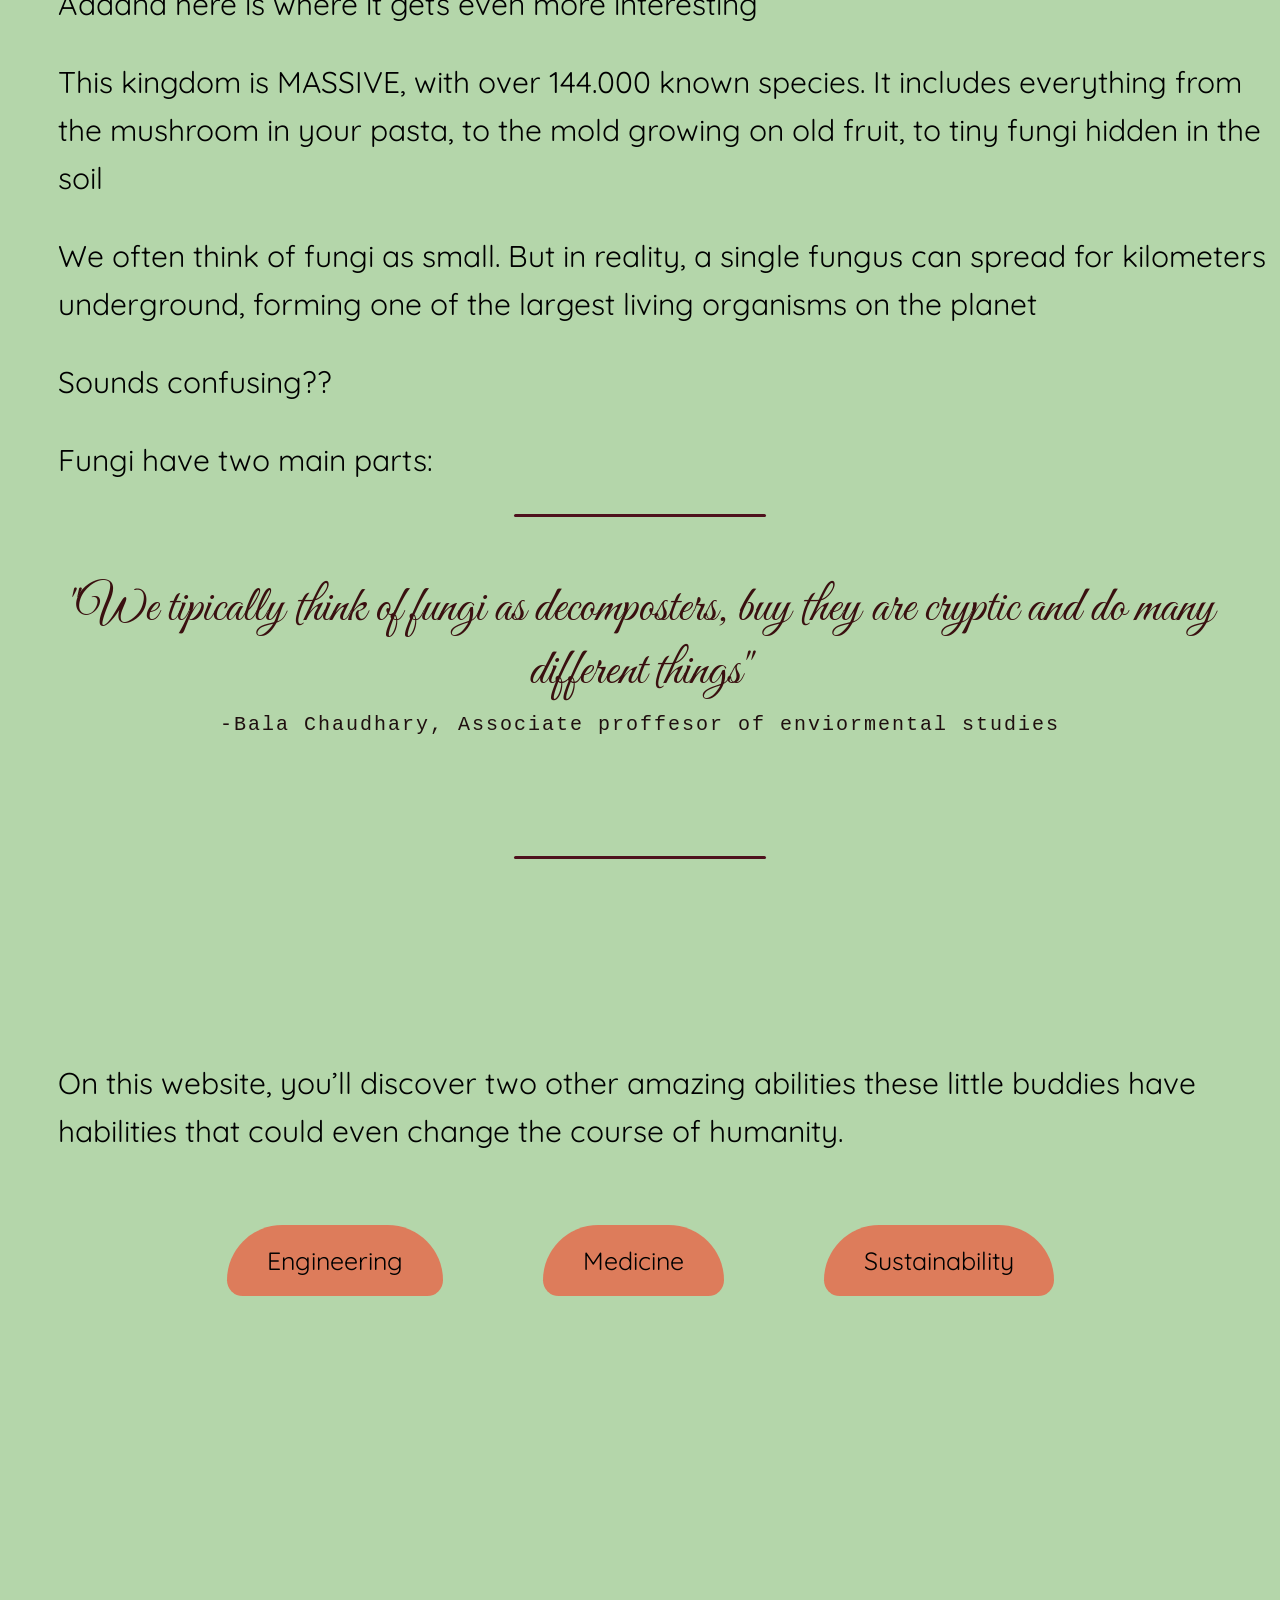
==== commit 5cee8f6a: "new images" ====
--- a/index.html
+++ b/index.html
@@ -24,19 +24,29 @@
         <h3>FUNGI</h3>
         <p class="text">I am sure you know or have heard about Fungi, tiny organisms that come in countless colors and forms. Some are found in nature and some even in our houses, but</p>
         <p class="key">Do you really know everything they can do?</p>
-        <div class="space"></div>
 
-        <p class="text">Fungi are one of the most fascinating (and misunderstood) groups of organisms on earth</p>
+         <div class="text-icon">
+            <p class="text">Fungi are one of the most fascinating (and misunderstood) groups of organisms on earth</p>
+            <img src="fungus.png" alt="fungi-picture" class="icon">
+        </div>
+
         <p class="text">They belong to their own kingdom, at first sight they might look like plants, they apparently don't move, usually grow in the ground, and they can seem pretty similar. In fact scientists once thought they were plants too.</p>
         <p class="text">BUT fungi play by completely different rules.</p>
         <p class="text">Unlike plants, fungi don't have chloroplasts, which means they can't performe photosynthesis or produce their own food. Instead they survive in a much more unique way, they absorb nutrients from their surroundings</p>
-        <p class="text">Fungi are decomposters, they feed on organic matter (anything that comes from living organisms like plants animals or even microorganisms), thanks to this, they play a crucial role in recycling nutrients and keeping ecosystems alive. </p>
+        
+        <div class="text-icon">
+            <img src="fungii.png" alt="fungi-picture2" class="icon">
+            <p class="text">Fungi are decomposters, they feed on organic matter (anything that comes from living organisms like plants animals or even microorganisms), thanks to this, they play a crucial role in recycling nutrients and keeping ecosystems alive. </p>
+
+        </div>
+       
+        <div id="space2"></div>
         <p class="text">Aaaand here is where it gets even more interesting</p>
         <p class="text">This kingdom is MASSIVE, with over 144.000 known species. It includes everything from the mushroom in your pasta, to the mold growing on old fruit, to tiny fungi hidden in the soil</p>
         <p class="text">We often think  of fungi as small. But in reality, a single fungus can spread for kilometers underground, forming one of the largest living organisms on the planet</p>
         <p class="text">Sounds confusing??</p>
         <p class="text">Fungi have two main parts:</p>
-        <img src="hongo-removebg-preview.png">
+        
 
         <div class="divider"></div>
 
--- a/style.css
+++ b/style.css
@@ -250,4 +250,24 @@
 
 .quotes:hover {
     transform: scale(1.05); 
+}
+
+.text-icon {
+    display: flex;
+    align-items: center;
+    gap: 8px;
+}
+
+.icon {
+    width: 300px;
+    height: auto;
+    margin-bottom: -20px;
+    transition: transform 0.5s ease;
+}
+
+.icon:hover {
+    transform: scale(1.50); 
+}
+#space2 {
+    margin-bottom: 60px;
 }
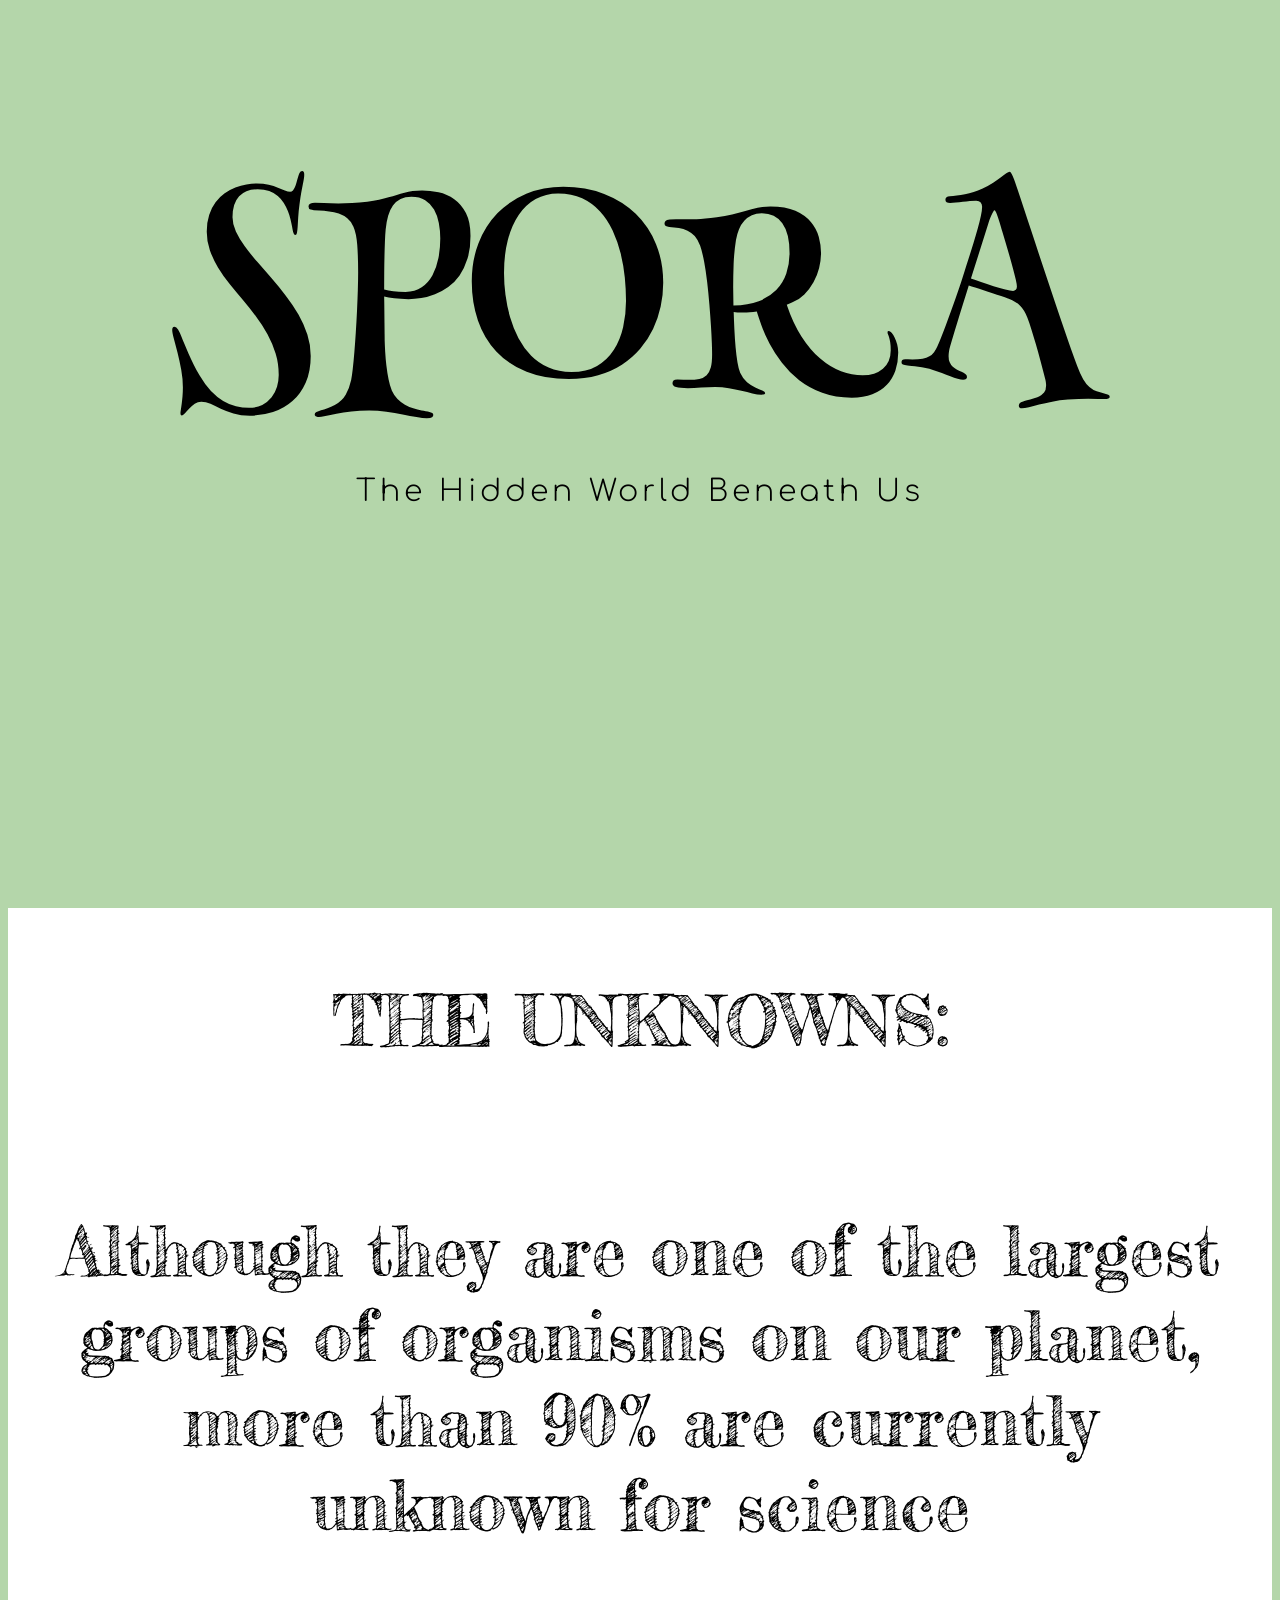
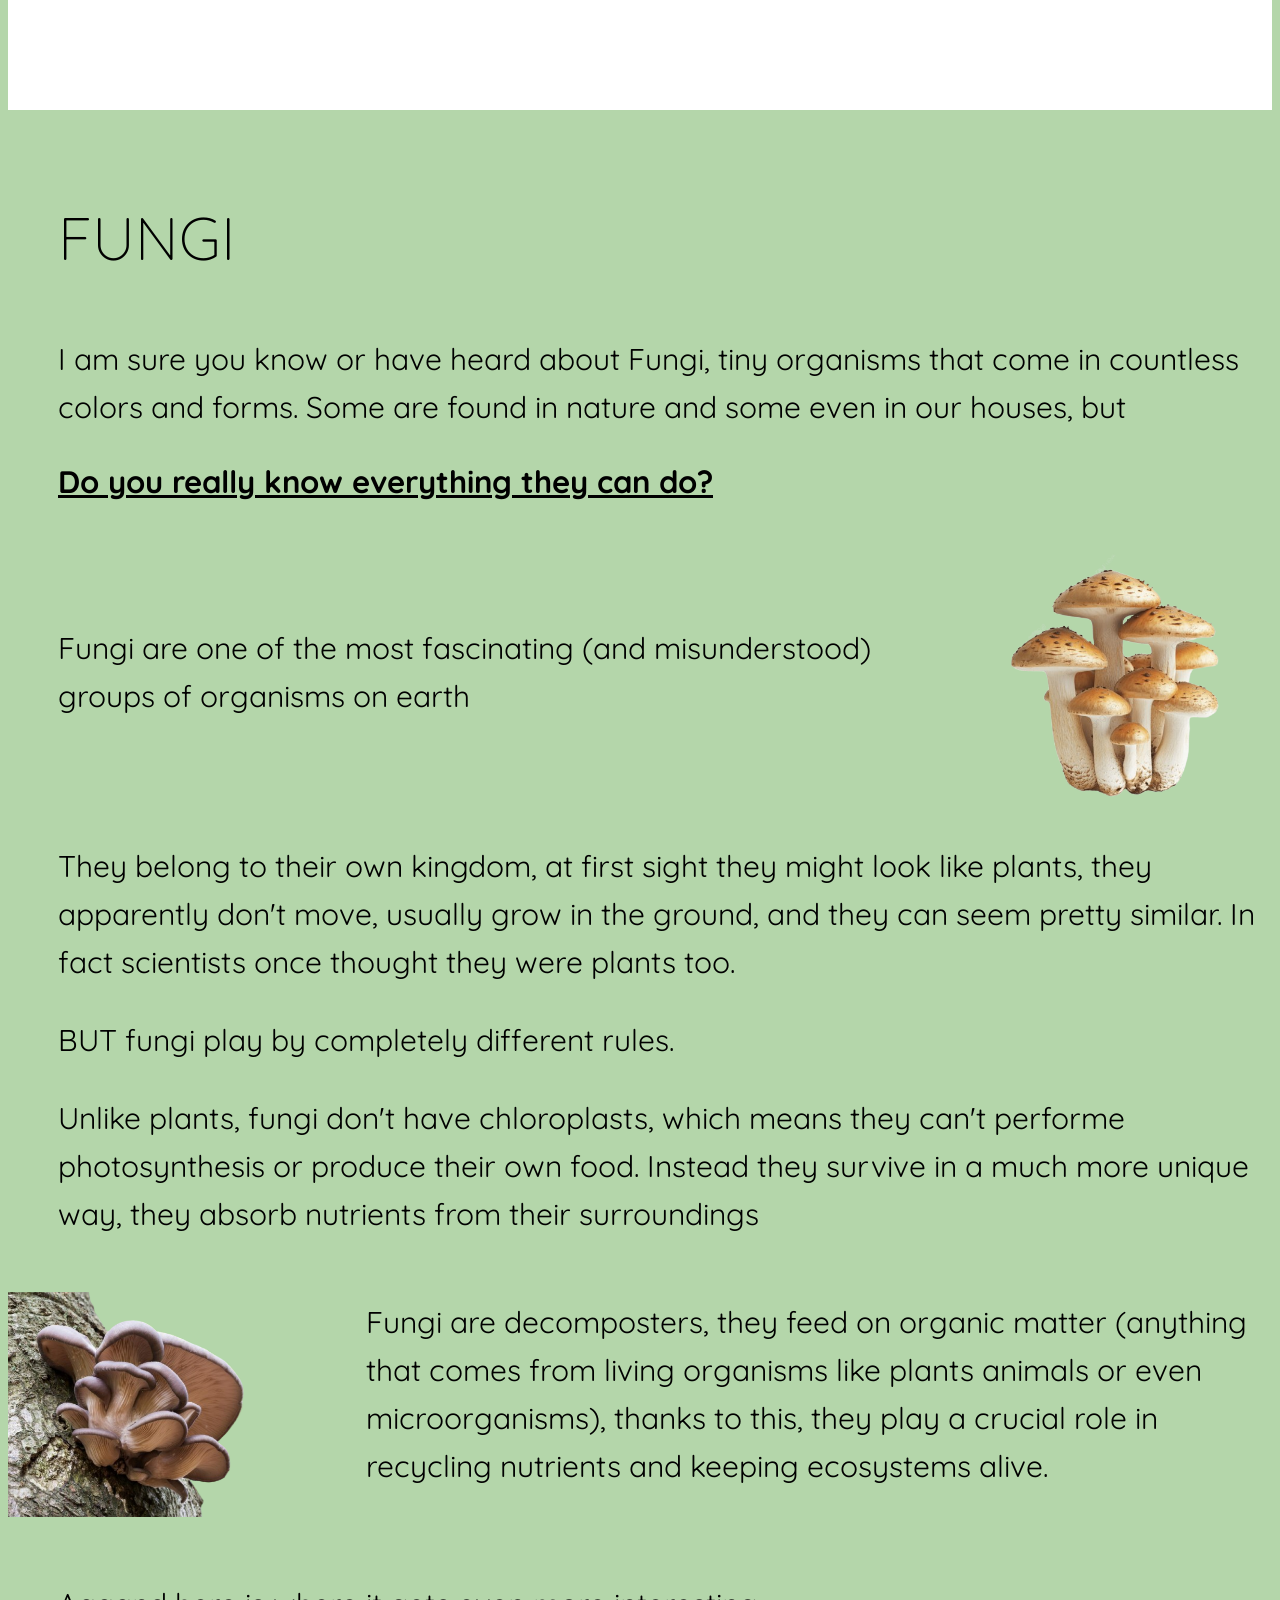
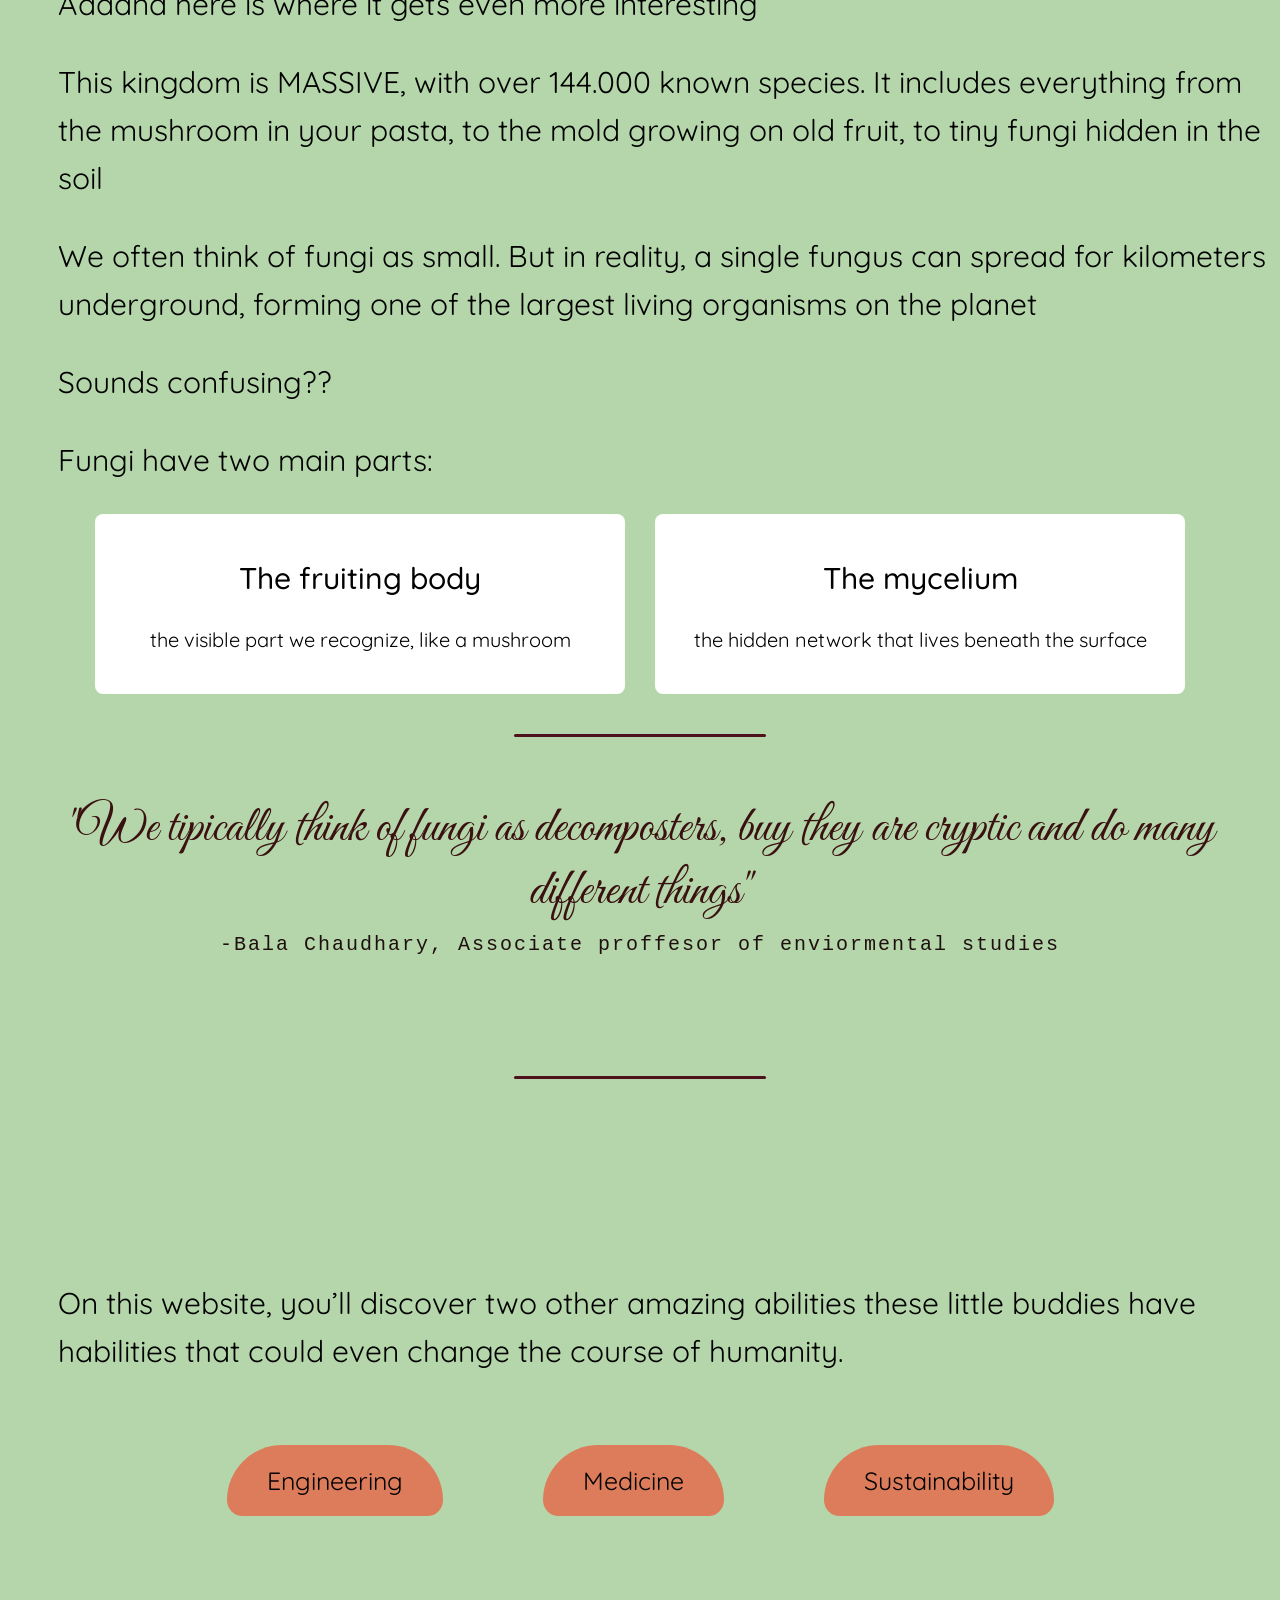
==== commit a387b125: "new info containers" ====
--- a/index.html
+++ b/index.html
@@ -46,6 +46,17 @@
         <p class="text">We often think  of fungi as small. But in reality, a single fungus can spread for kilometers underground, forming one of the largest living organisms on the planet</p>
         <p class="text">Sounds confusing??</p>
         <p class="text">Fungi have two main parts:</p>
+
+        <div class="info_containers">
+            <div class="box">
+                <p  class="title-containers">The fruiting body</p>
+                <p class="text-container">the visible part we recognize, like a mushroom</p>
+            </div>
+            <div class="box">
+                <p  class="title-containers">The mycelium</p>
+                <p class="text-container">the hidden network that lives beneath the surface</p>
+            </div>
+        </div>
         
 
         <div class="divider"></div>
--- a/style.css
+++ b/style.css
@@ -268,6 +268,44 @@
 .icon:hover {
     transform: scale(1.50); 
 }
+
 #space2 {
     margin-bottom: 60px;
-}+}
+
+.info_containers {
+    display: flex;
+    justify-content: center;
+    gap: 30px;
+    margin-top: 20px;
+    margin-bottom: 40px;
+}
+
+.box {
+    background-color: white;
+    width: 500px;
+    height: 150px;
+    padding: 15px;
+    border-radius: 8px;
+    transition: transform 0.5s ease, box-shadow 0.3s ease;
+}
+
+.title-containers {
+    font-family: "Quicksand", sans-serif;
+    font-size: 30px;
+    font-weight: 500;
+    text-align: center;
+}
+
+.text-container {
+    font-family: "Quicksand", sans-serif;
+    font-size: 20px;
+    font-weight: 400;
+    text-align: center;
+}
+
+.box:hover {
+    transform: translateY(-15px);
+    box-shadow: 0 4px 6px #3a3838;
+}
+
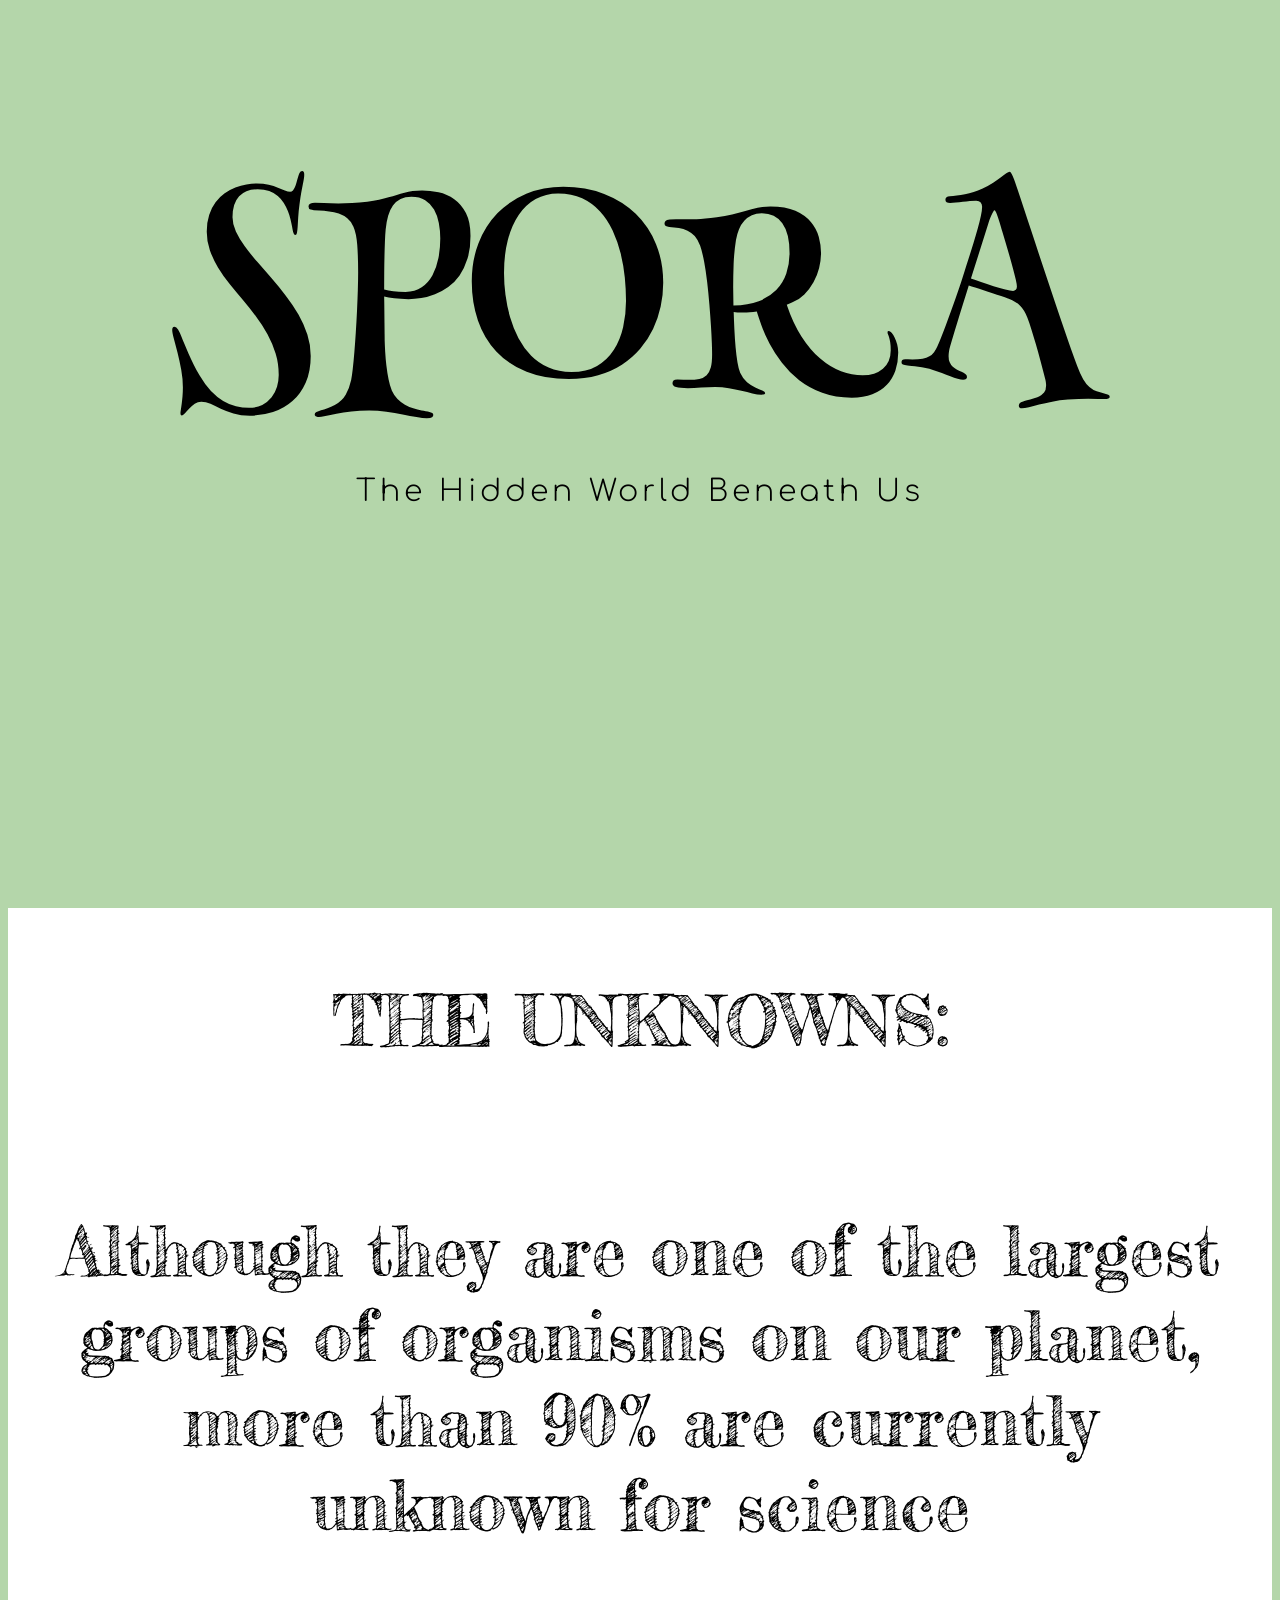
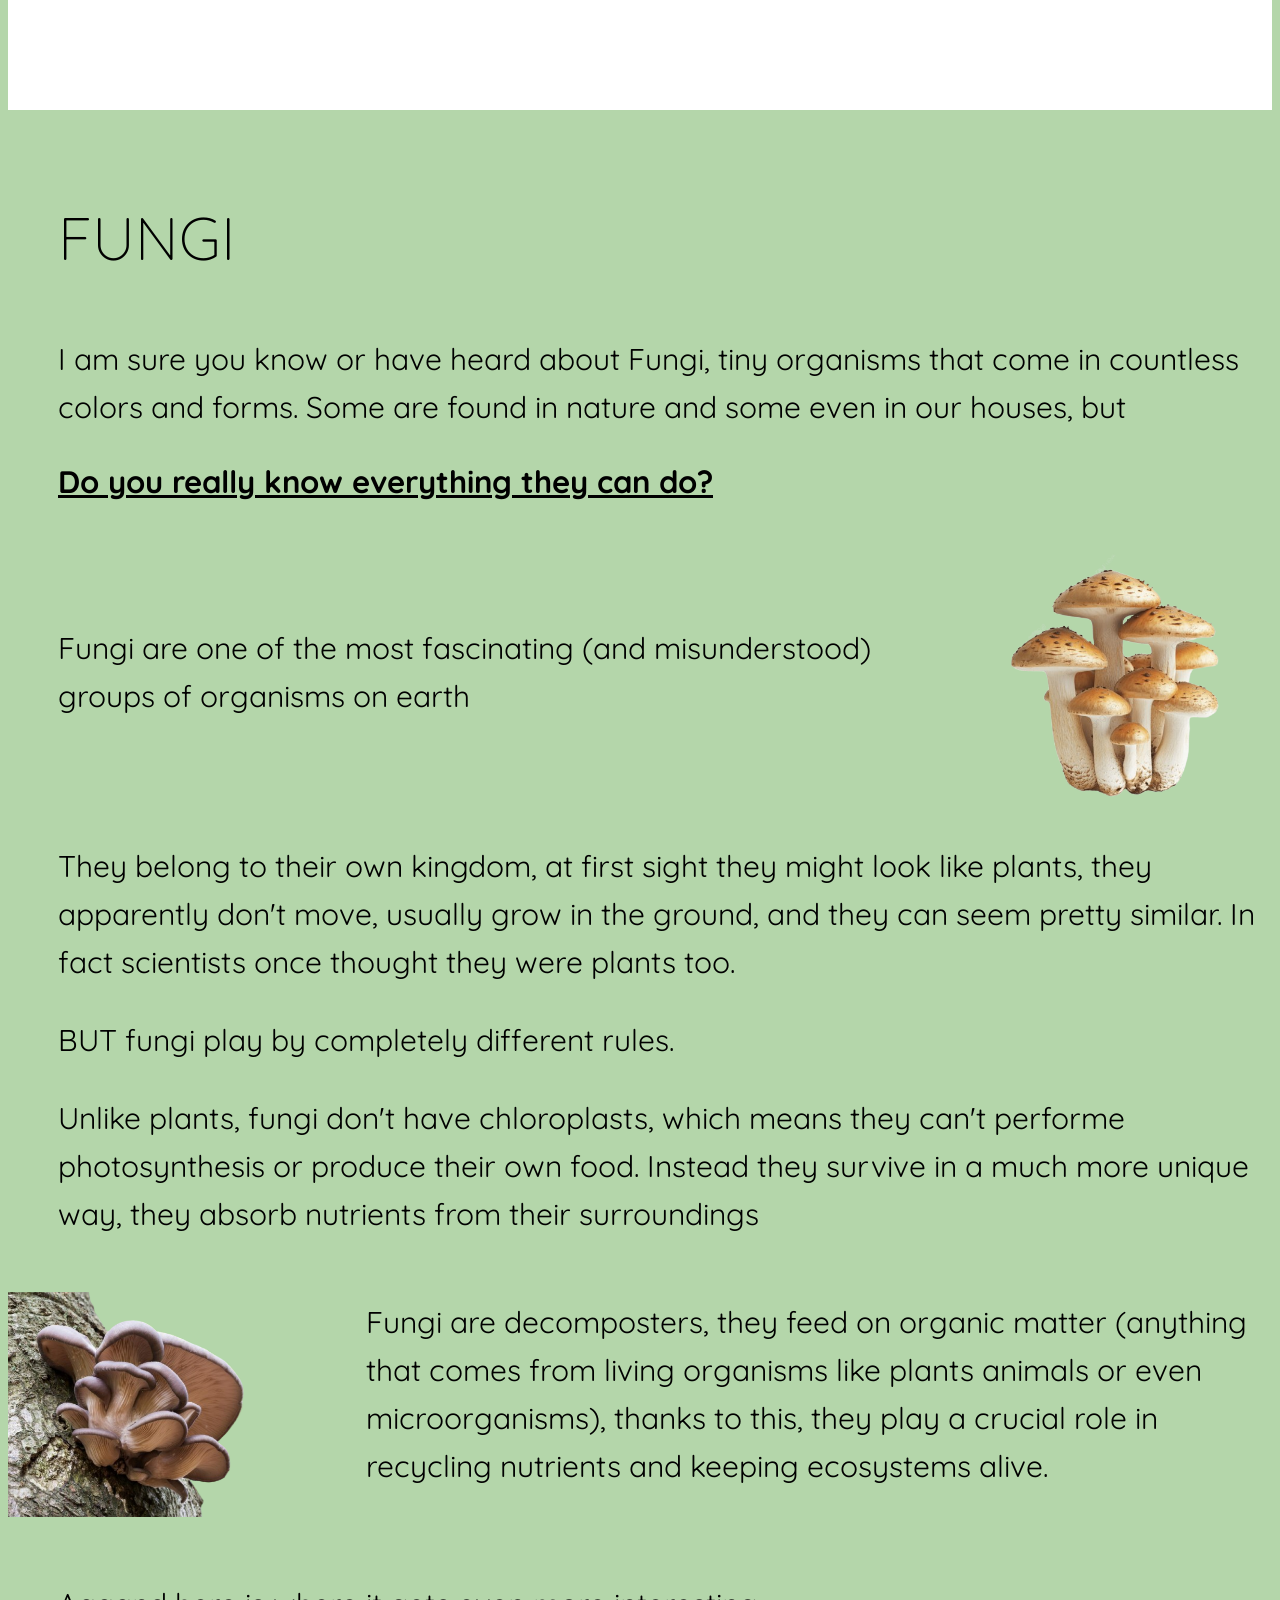
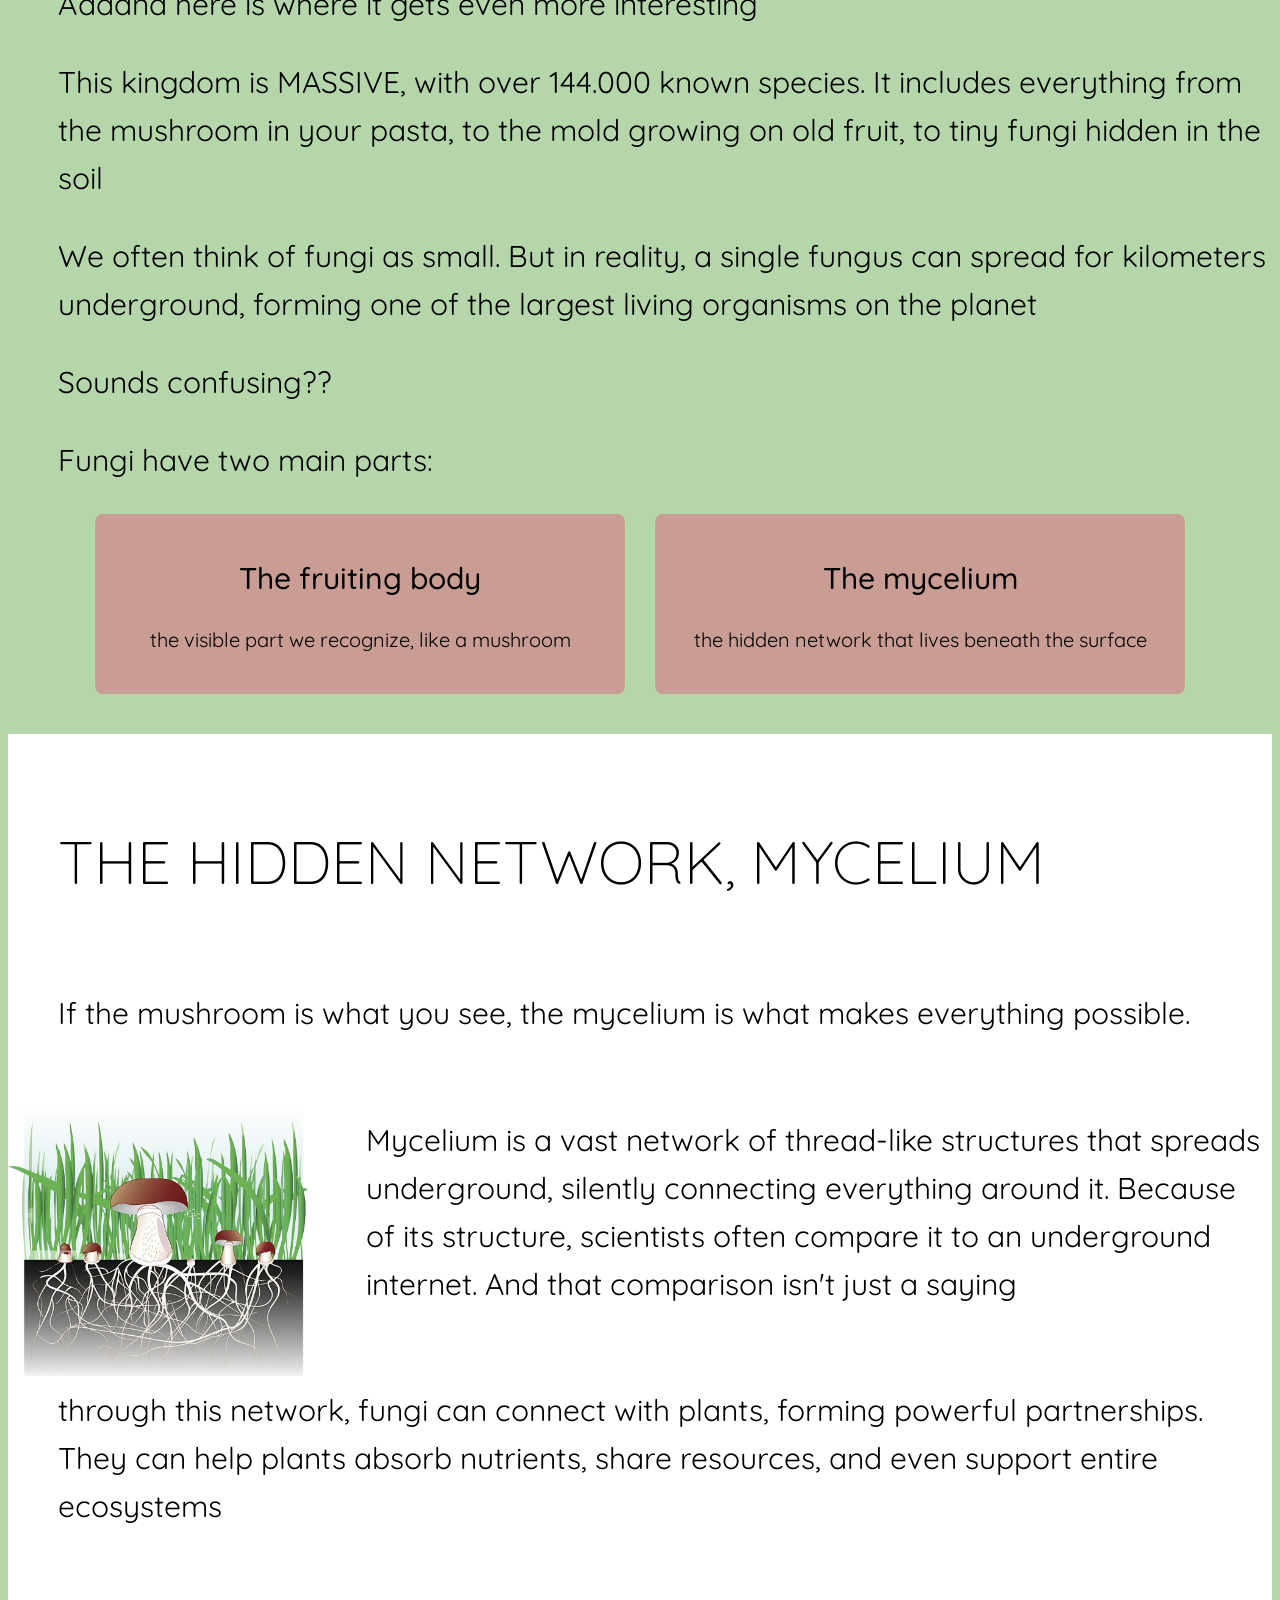
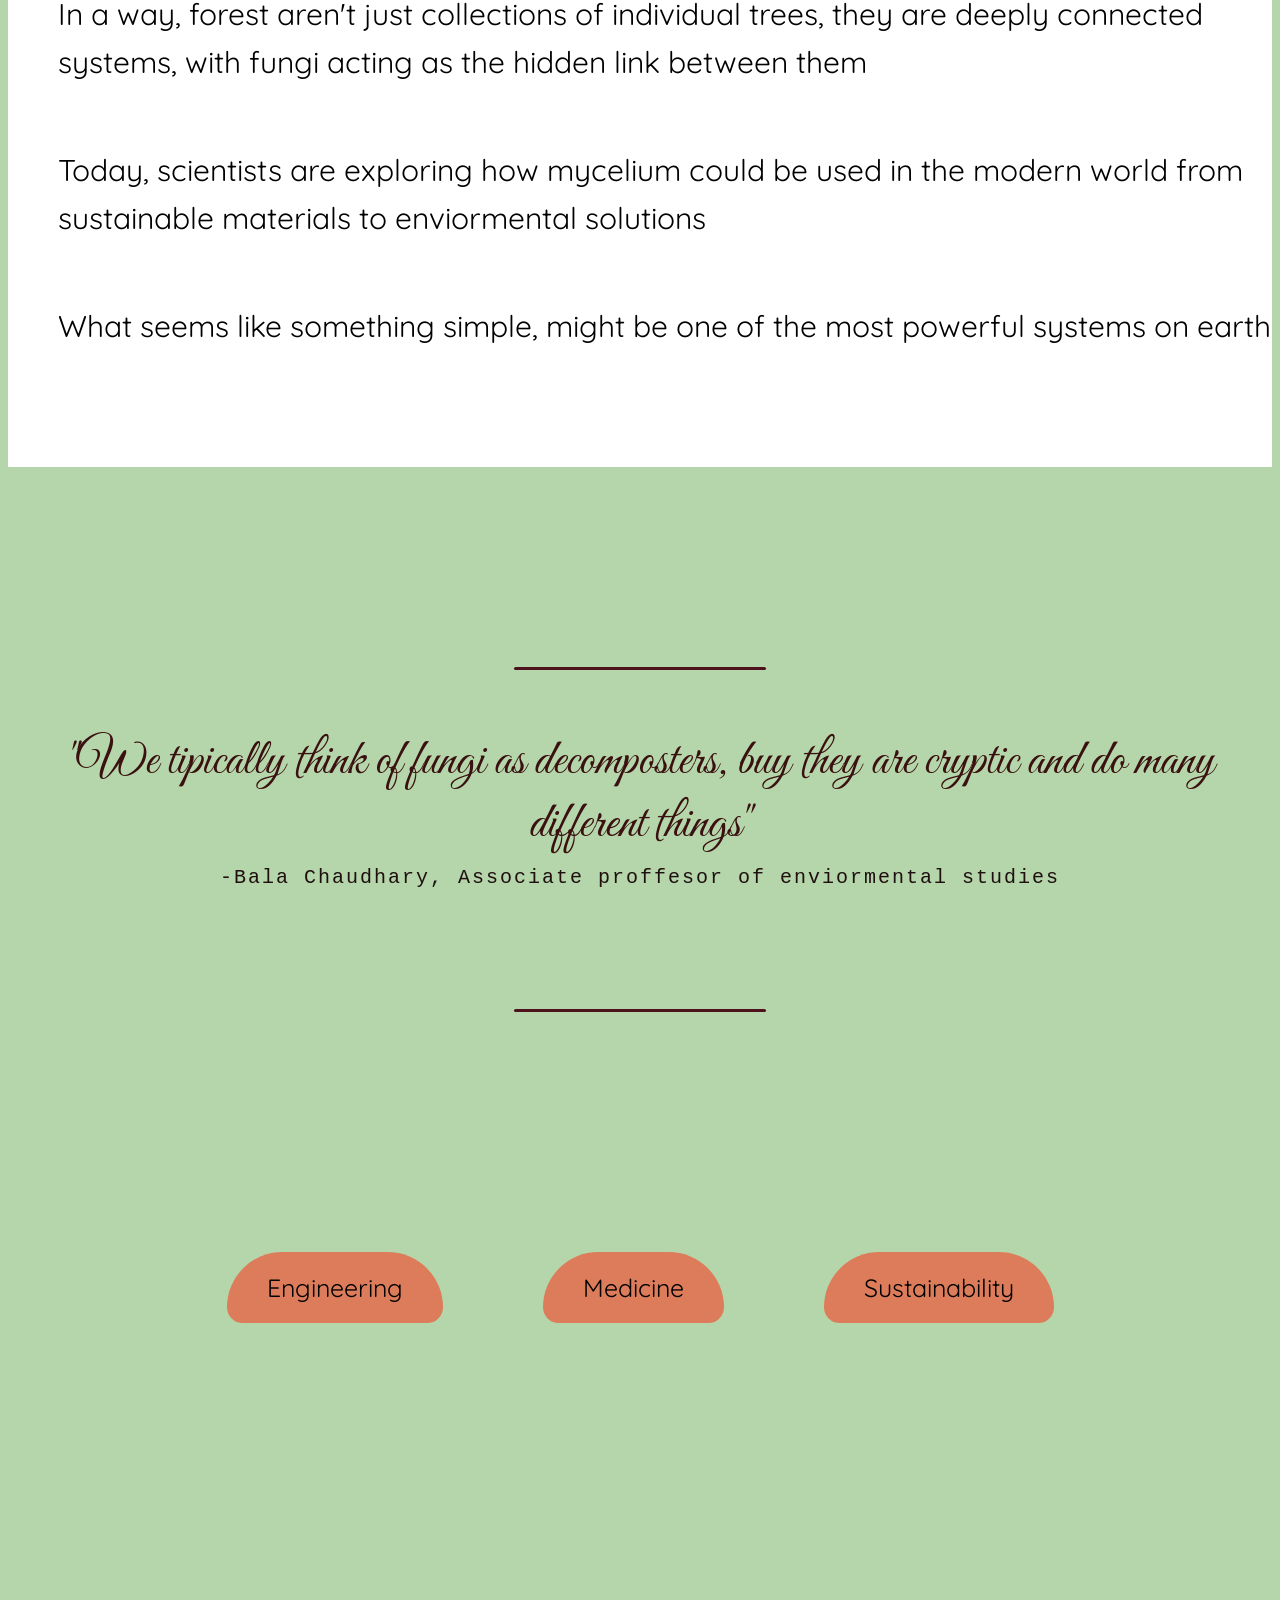
==== commit 0fdd7296: "added new container" ====
--- a/index.html
+++ b/index.html
@@ -57,6 +57,20 @@
                 <p class="text-container">the hidden network that lives beneath the surface</p>
             </div>
         </div>
+
+        <div class="container">
+            <h3>THE HIDDEN NETWORK, MYCELIUM</h3>
+            <p class="text">If the mushroom is what you see, the mycelium is what makes everything possible.</p>
+            <div class="text-icon">
+                <img src="mycelium.png" alt="mycelium-picture" class="icon">
+            <p class="text">Mycelium is a vast network of thread-like structures that spreads underground, silently connecting everything around it. Because of its structure, scientists often compare it to an underground internet. And that comparison isn't just a saying</p>
+            </div>
+            <p class="text">through this network, fungi can connect with plants, forming powerful partnerships. They can help plants absorb nutrients, share resources, and even support entire ecosystems</p>
+            <p class="text">In a way, forest aren't just collections of individual trees, they are deeply connected systems, with fungi acting as the hidden link between them</p>
+            <p class="text">Today, scientists are exploring how mycelium could be used in the modern world from sustainable materials to enviormental solutions</p>
+            <p class="text">What seems like something simple, might be one of the most powerful systems on earth</p>
+        </div>
+        <div class="space"></div>
         
 
         <div class="divider"></div>
@@ -68,7 +82,6 @@
         <div class="divider"></div>
         
         <div class="space"></div>
-        <p class="text">On this website, you’ll discover two other amazing abilities these little buddies have habilities that could even change the course of humanity.</p>
         <div class="buttons_container">
             <a href="engineering.html" class="btn">Engineering</a>
             <a href="medicine.html" class="btn">Medicine</a>
--- a/style.css
+++ b/style.css
@@ -14,7 +14,7 @@
 }
 
 .main-title:hover {
-    transform: translateX(30px);
+    transform: translateY(-17px);
 }
 
 .subtitle {
@@ -240,7 +240,7 @@
 }
 
 #sus-title {
-    transform: translateX(30px);
+    transform: translateY(-17px);
 }
 
 .quotes{
@@ -282,7 +282,7 @@
 }
 
 .box {
-    background-color: white;
+    background-color: rgba(208, 142, 142, 0.779);
     width: 500px;
     height: 150px;
     padding: 15px;
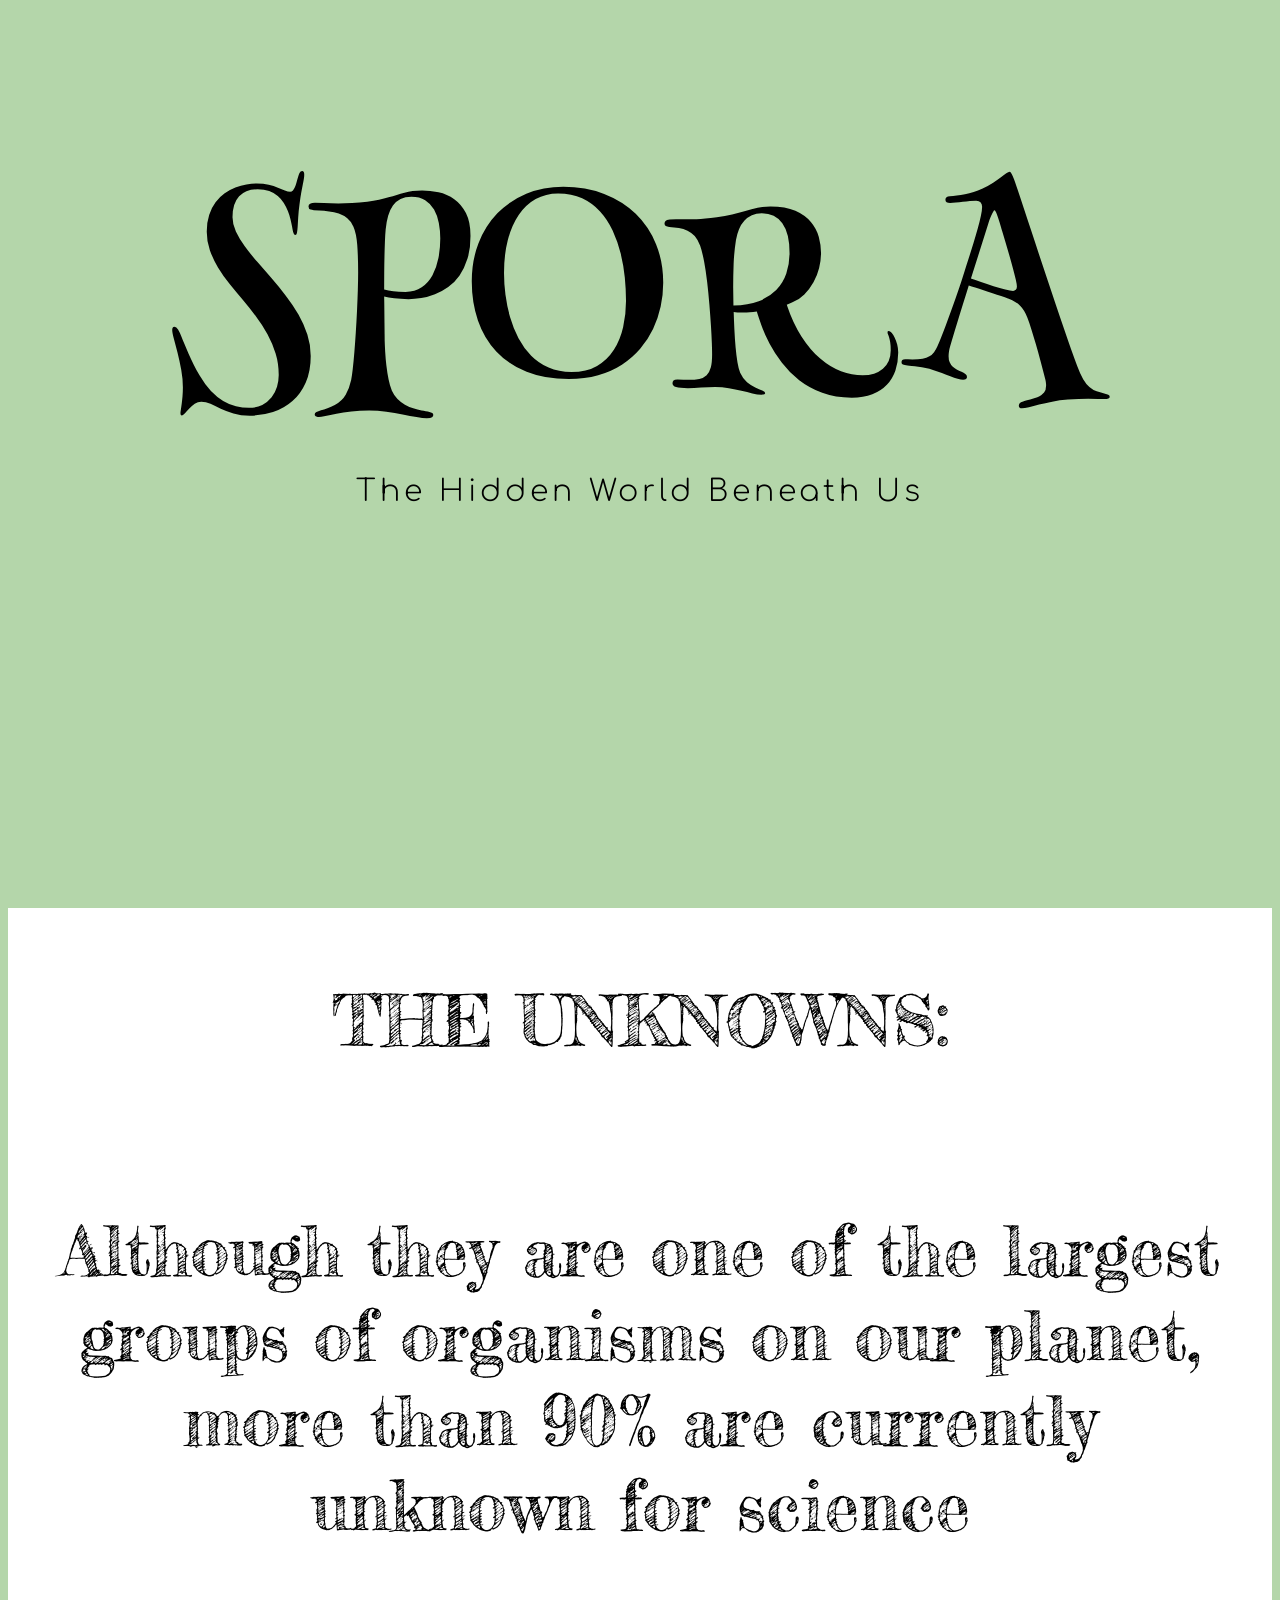
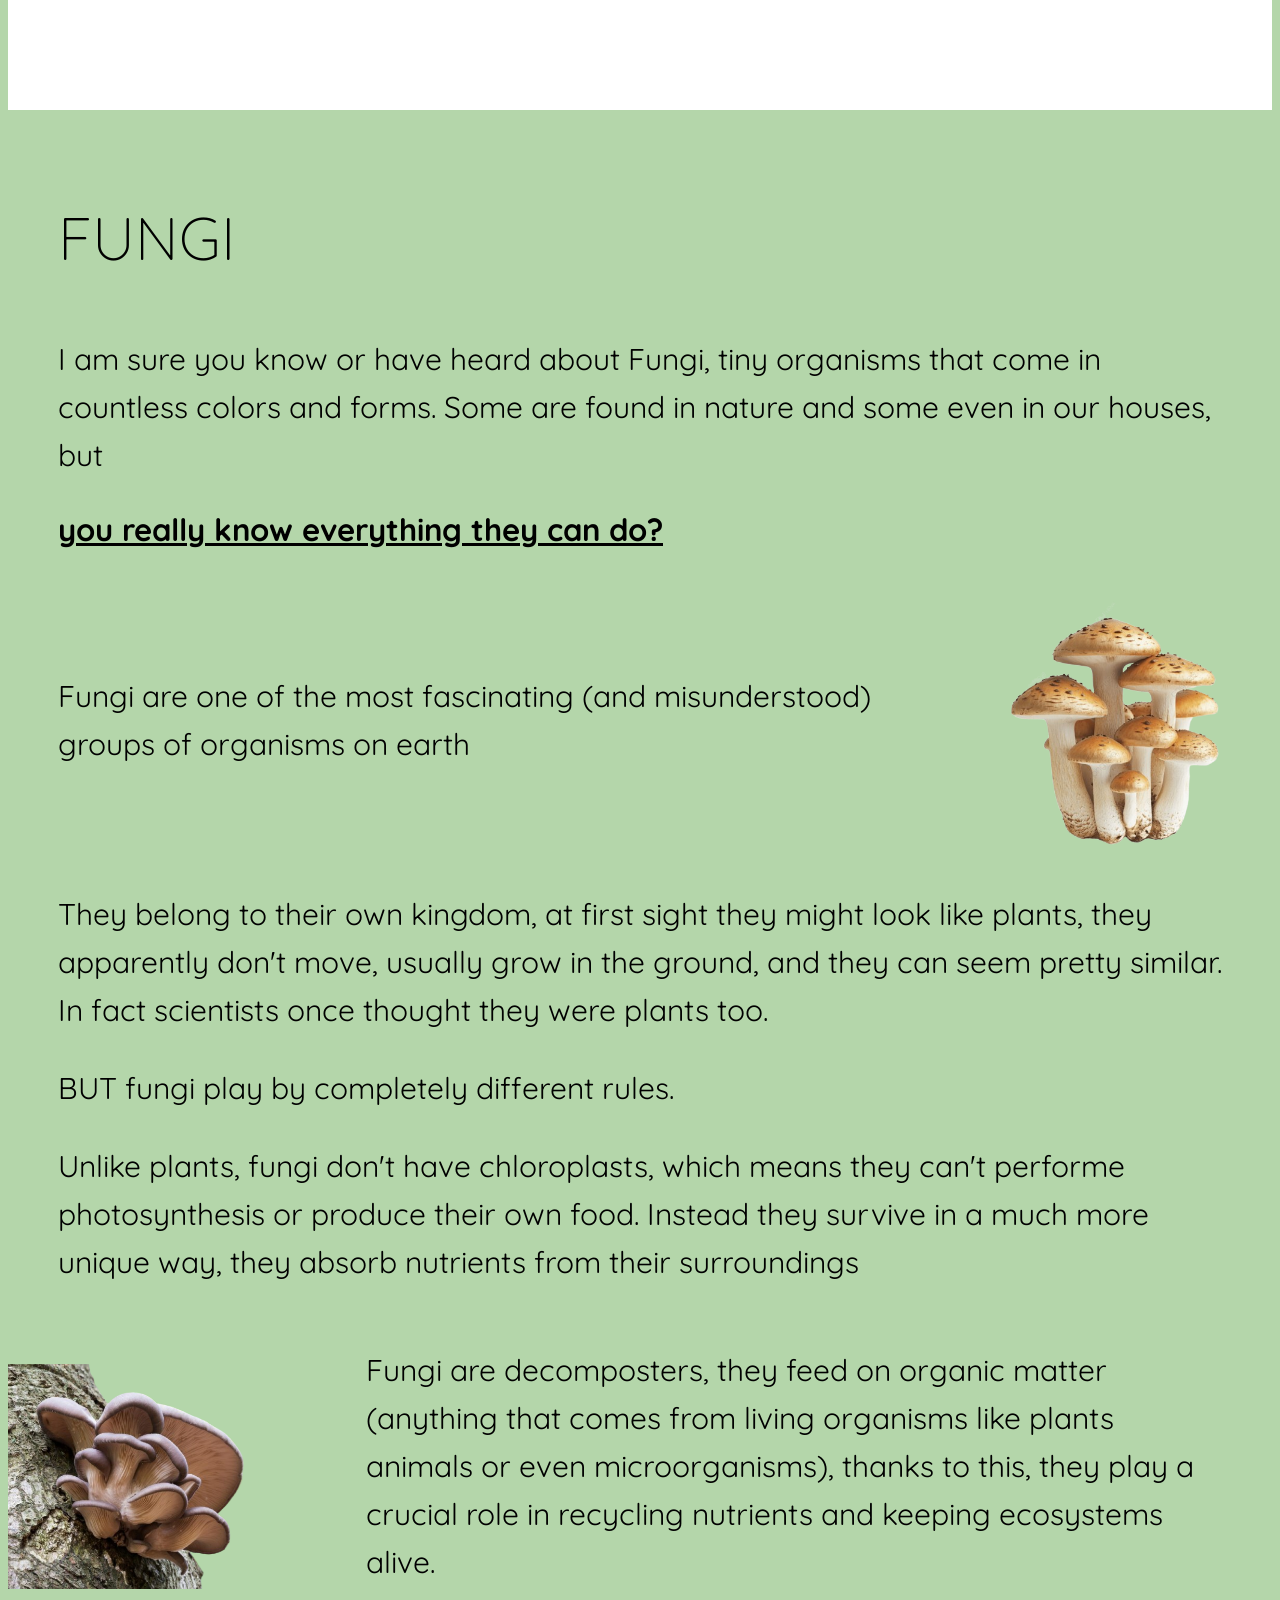
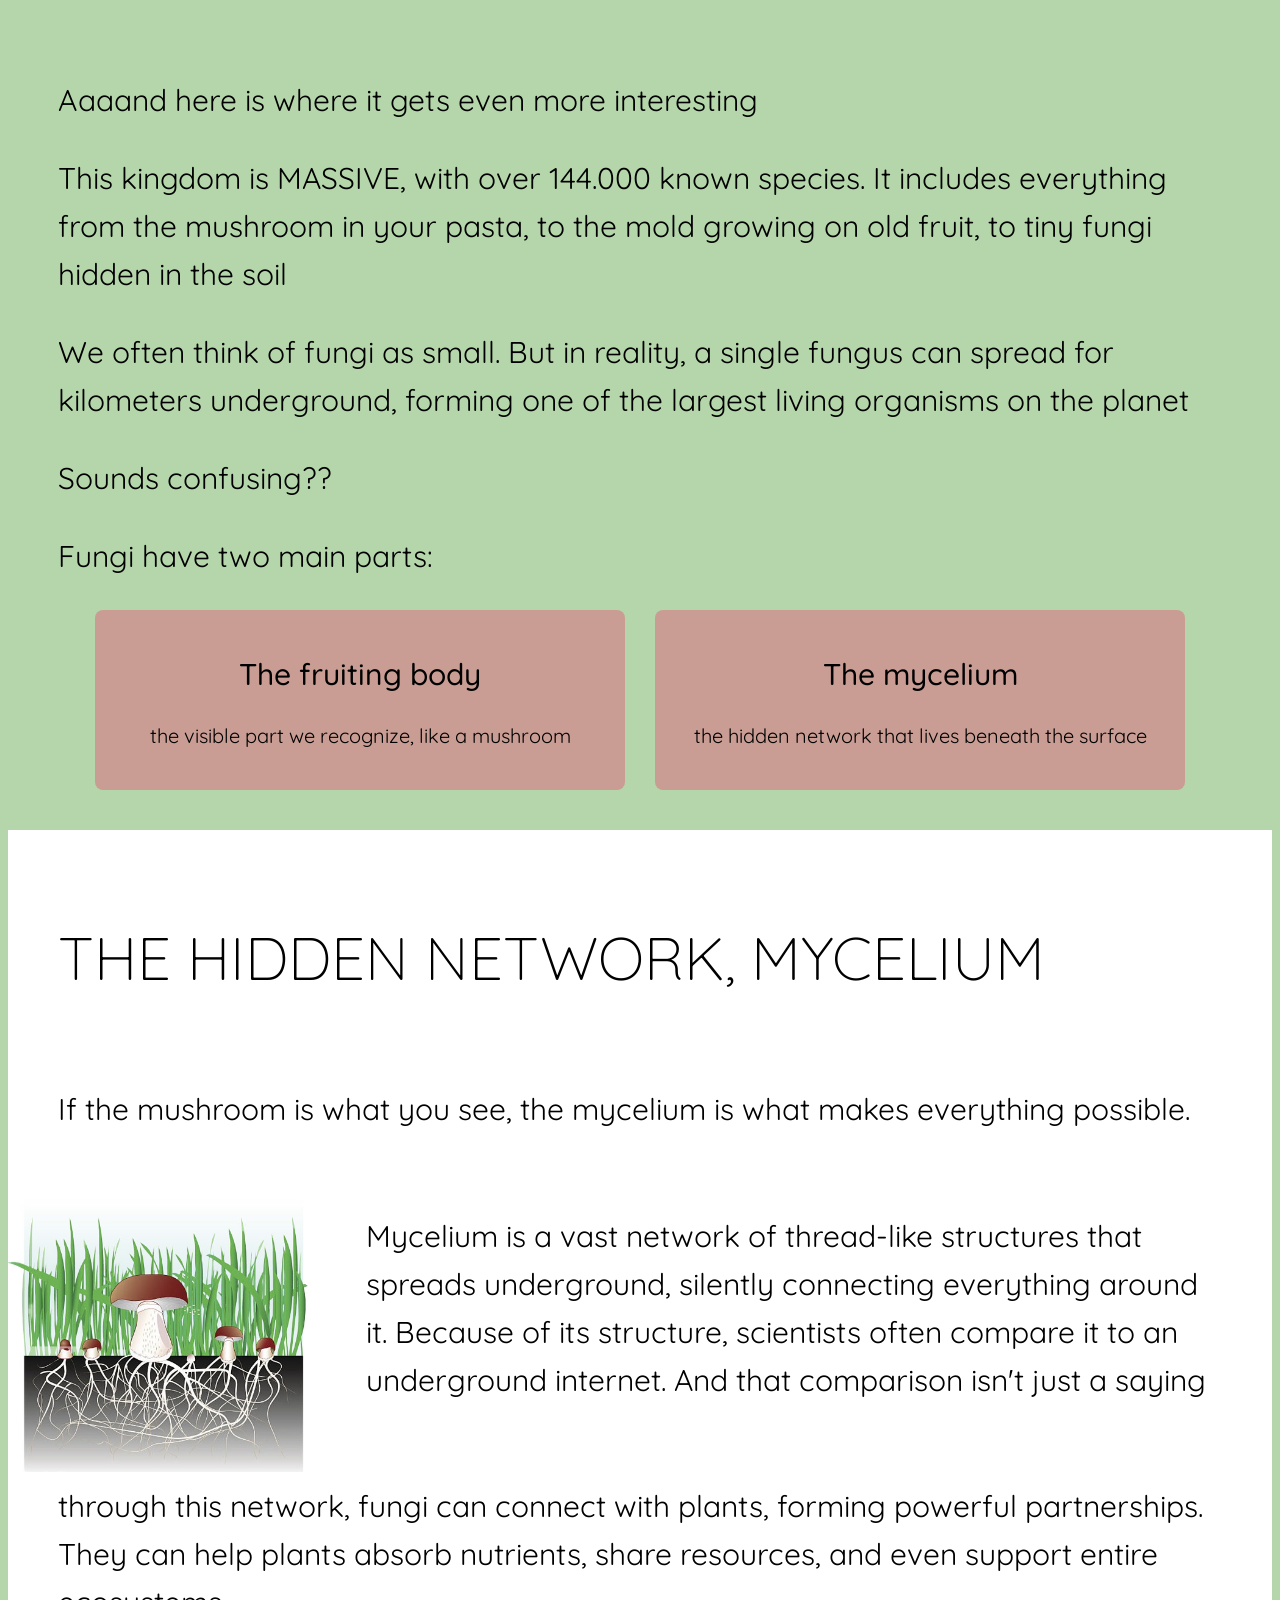
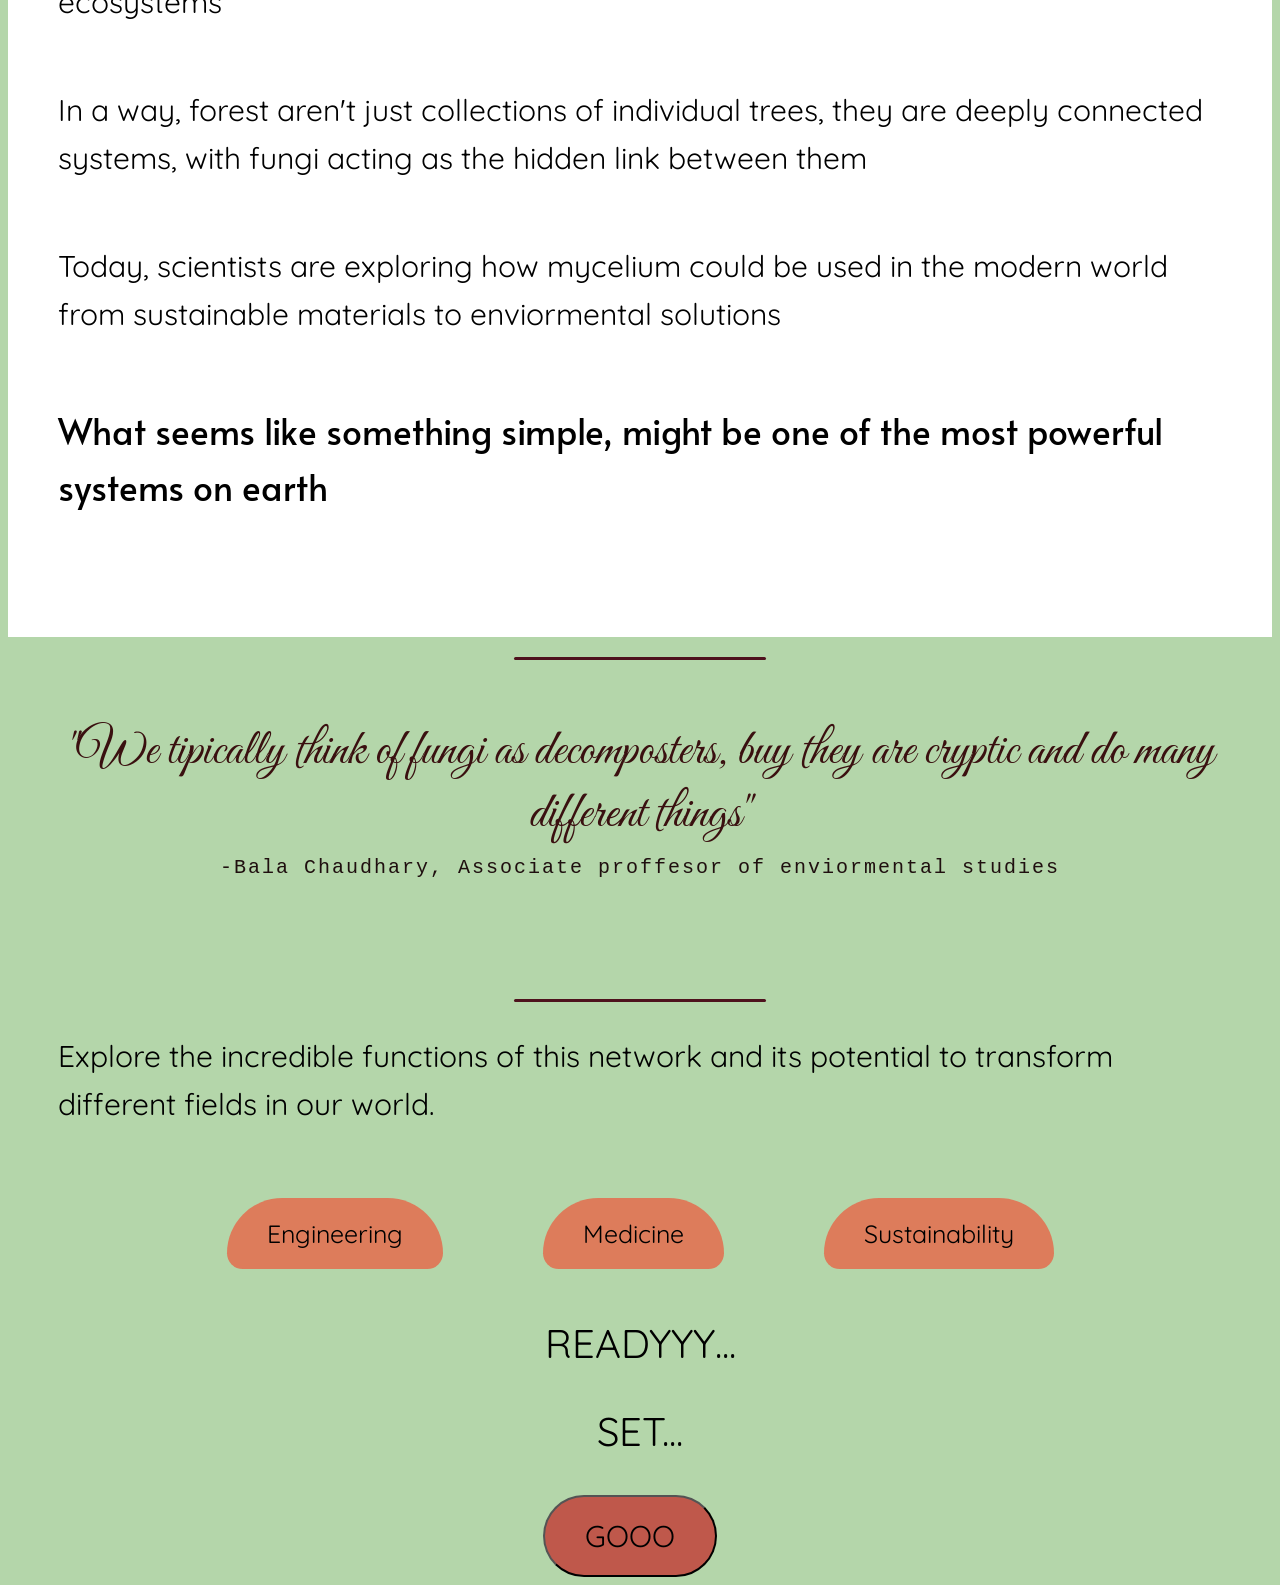
==== commit 8dcc0b7a: "new button and js page created" ====
--- a/index.html
+++ b/index.html
@@ -10,6 +10,7 @@
         <link href="https://fonts.googleapis.com/css2?family=Fredericka+the+Great&display=swap" rel="stylesheet">
         <link href="https://fonts.googleapis.com/css2?family=Quicksand:wght@300..700&display=swap" rel="stylesheet">
         <link href="https://fonts.googleapis.com/css2?family=Great+Vibes&display=swap" rel="stylesheet">
+        <link href="https://fonts.googleapis.com/css2?family=Alata&display=swap" rel="stylesheet">
 
     </head>
 
@@ -23,7 +24,7 @@
 
         <h3>FUNGI</h3>
         <p class="text">I am sure you know or have heard about Fungi, tiny organisms that come in countless colors and forms. Some are found in nature and some even in our houses, but</p>
-        <p class="key">Do you really know everything they can do?</p>
+        <p class="key"><span id="space2"> you really know everything they can do?</span></p>
 
          <div class="text-icon">
             <p class="text">Fungi are one of the most fascinating (and misunderstood) groups of organisms on earth</p>
@@ -68,9 +69,8 @@
             <p class="text">through this network, fungi can connect with plants, forming powerful partnerships. They can help plants absorb nutrients, share resources, and even support entire ecosystems</p>
             <p class="text">In a way, forest aren't just collections of individual trees, they are deeply connected systems, with fungi acting as the hidden link between them</p>
             <p class="text">Today, scientists are exploring how mycelium could be used in the modern world from sustainable materials to enviormental solutions</p>
-            <p class="text">What seems like something simple, might be one of the most powerful systems on earth</p>
+            <p id="important"> What seems like something simple, might be one of the most powerful systems on earth</p>
         </div>
-        <div class="space"></div>
         
 
         <div class="divider"></div>
@@ -80,17 +80,23 @@
         <p id="quotepp"> -Bala Chaudhary, Associate proffesor of enviormental studies</p>
         </div>
         <div class="divider"></div>
-        
-        <div class="space"></div>
+        <p class="text">Explore the incredible functions of this network and its potential to transform different fields in our world.</p>
         <div class="buttons_container">
             <a href="engineering.html" class="btn">Engineering</a>
             <a href="medicine.html" class="btn">Medicine</a>
             <a href="sustainability.html" class="btn">Sustainability</a>
         </div>
+        <p class="last-phrase">READYYY...</p>
+        <p class="last-phrase">SET...</p>
 
+        <div class="final">
+        <button id="final-button">GOOO</button>
+        <p id="message1"></p>
+        </div>
 
 
         
         </div>
+        <script src="script.js"></script>
     </body>
 </html>
--- a/style.css
+++ b/style.css
@@ -67,6 +67,7 @@
 
 .text {
     padding-left: 50px;
+    padding-right: 50px;
     text-align: left;
     font-family: "Quicksand", sans-serif;
     font-size: 30px;
@@ -74,7 +75,6 @@
 }
 
 .key {
-    padding-left: 50px;
     text-align: left;
     font-family: "Quicksand", sans-serif;
     font-size: 31px;
@@ -85,6 +85,10 @@
 
 .key:hover {
     transform: translateY(-15px);
+}
+
+#space2 {
+    padding-left: 50px;
 }
 
 .divider {
@@ -98,7 +102,7 @@
 
 .buttons_container {
     padding-top: 40px;
-    padding-bottom: 300px;
+    padding-bottom: 10px;
     display: flex;
     justify-content: center;
     align-items: center;
@@ -309,3 +313,55 @@
     box-shadow: 0 4px 6px #3a3838;
 }
 
+#important {
+    font-family: "Alata", sans-serif;
+    font-size: 35px;
+    font-weight: 500;
+    line-height: 1.6;
+    padding-left: 50px;
+    text-align: left;
+}
+
+.last-phrase {
+    text-align: center;
+    font-family: "Quicksand", sans-serif;
+    font-size: 40px;
+    line-height: 1.2;
+}
+
+.final {
+    display: flex;
+    justify-content: center;
+    align-items: center;
+    margin-top: 10px;
+}
+
+#final-button {
+    background-color: rgba(193, 74, 63, 0.89);
+    display: inline-block;
+    font-family: "Quicksand", sans-serif;
+    font-size: 30px;
+    font-weight: 400;
+    color: #000000;
+    border-radius: 999px;
+    cursor: pointer;
+    padding: 20px 40px;  
+    text-decoration: none; 
+    transition: transform 0.7s ease  background-color 0.7s ease, box-shadow 0.7s ease;
+}
+
+#final-button:hover {
+    transform: scale(1.05);
+    background-color: rgba(235, 168, 162, 0.89);
+    box-shadow: 0 4px 6px #504949;
+}
+
+#message1{
+    font-family: "Quicksand", sans-serif;
+    font-size: 30px;
+    color: #000000;
+    opacity: 1;
+    transition: opacity 0.8s ease;
+    padding-left: 20px;
+}
+
